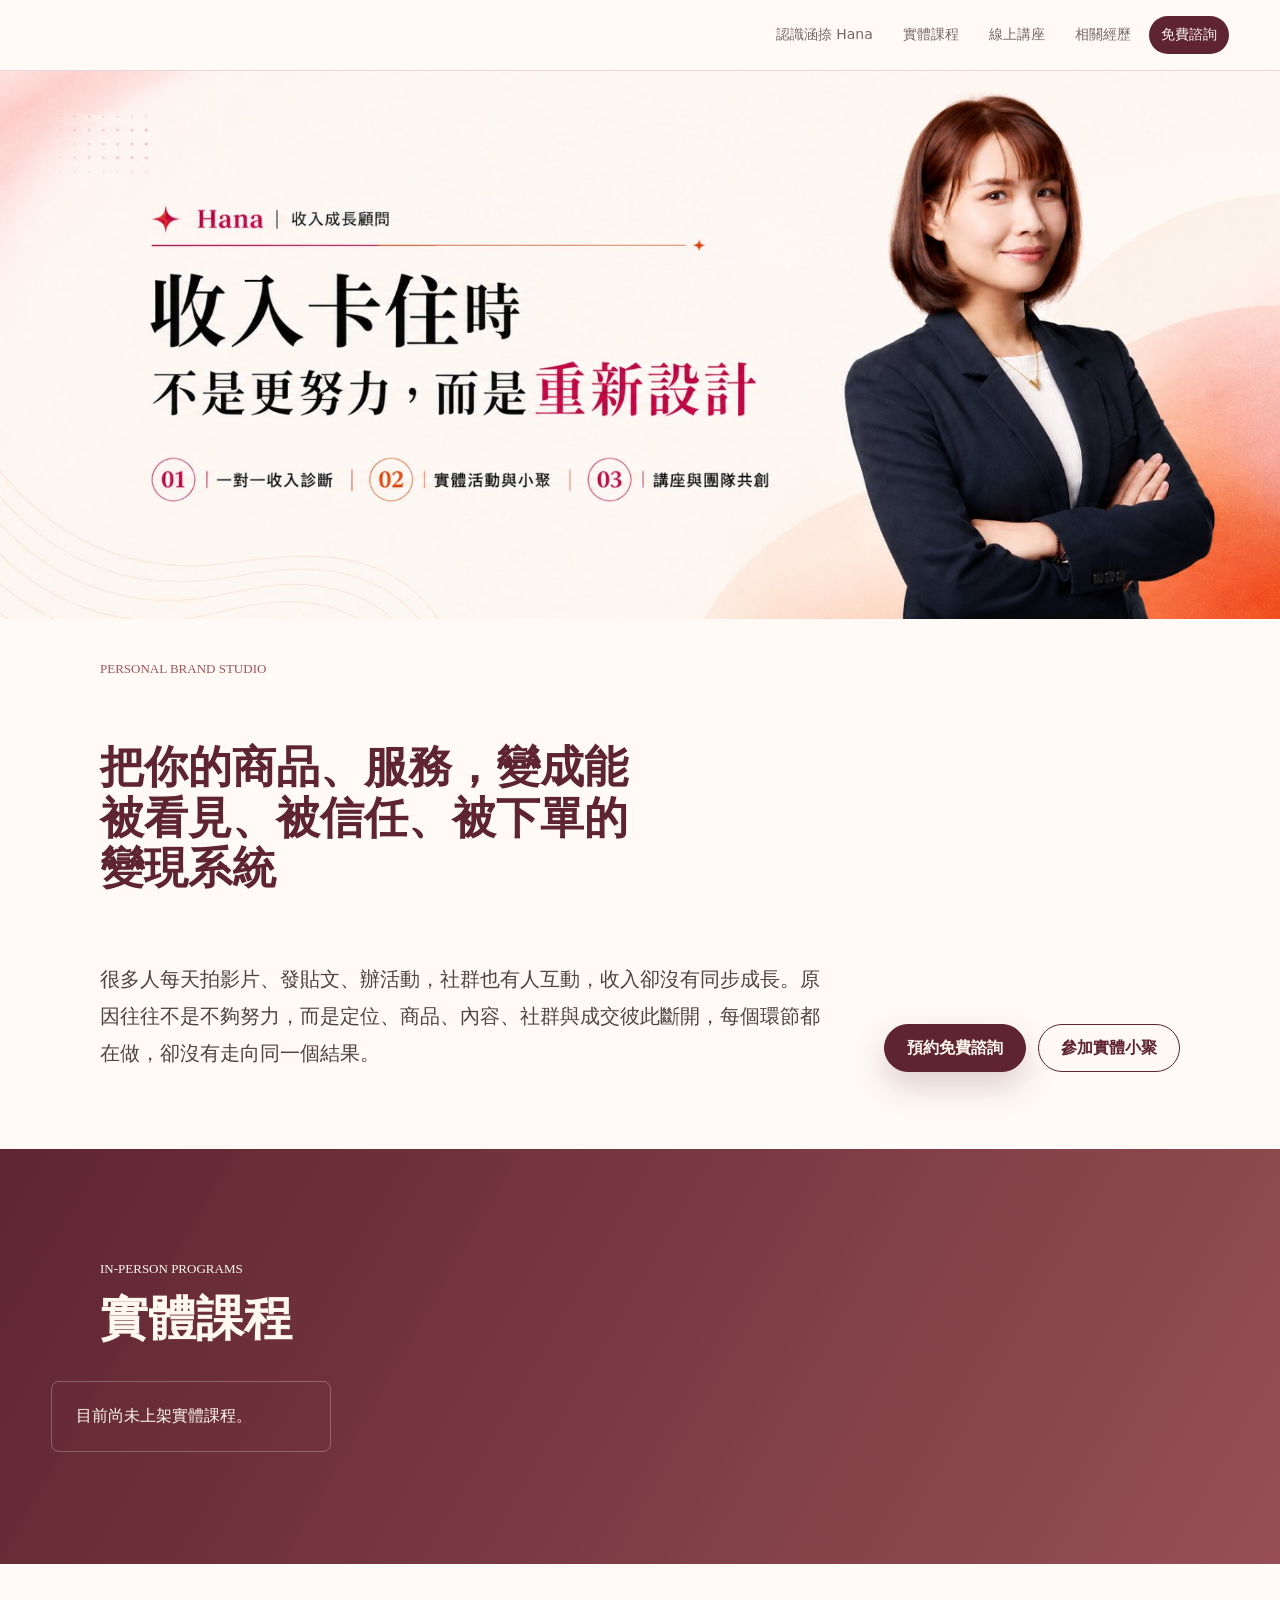
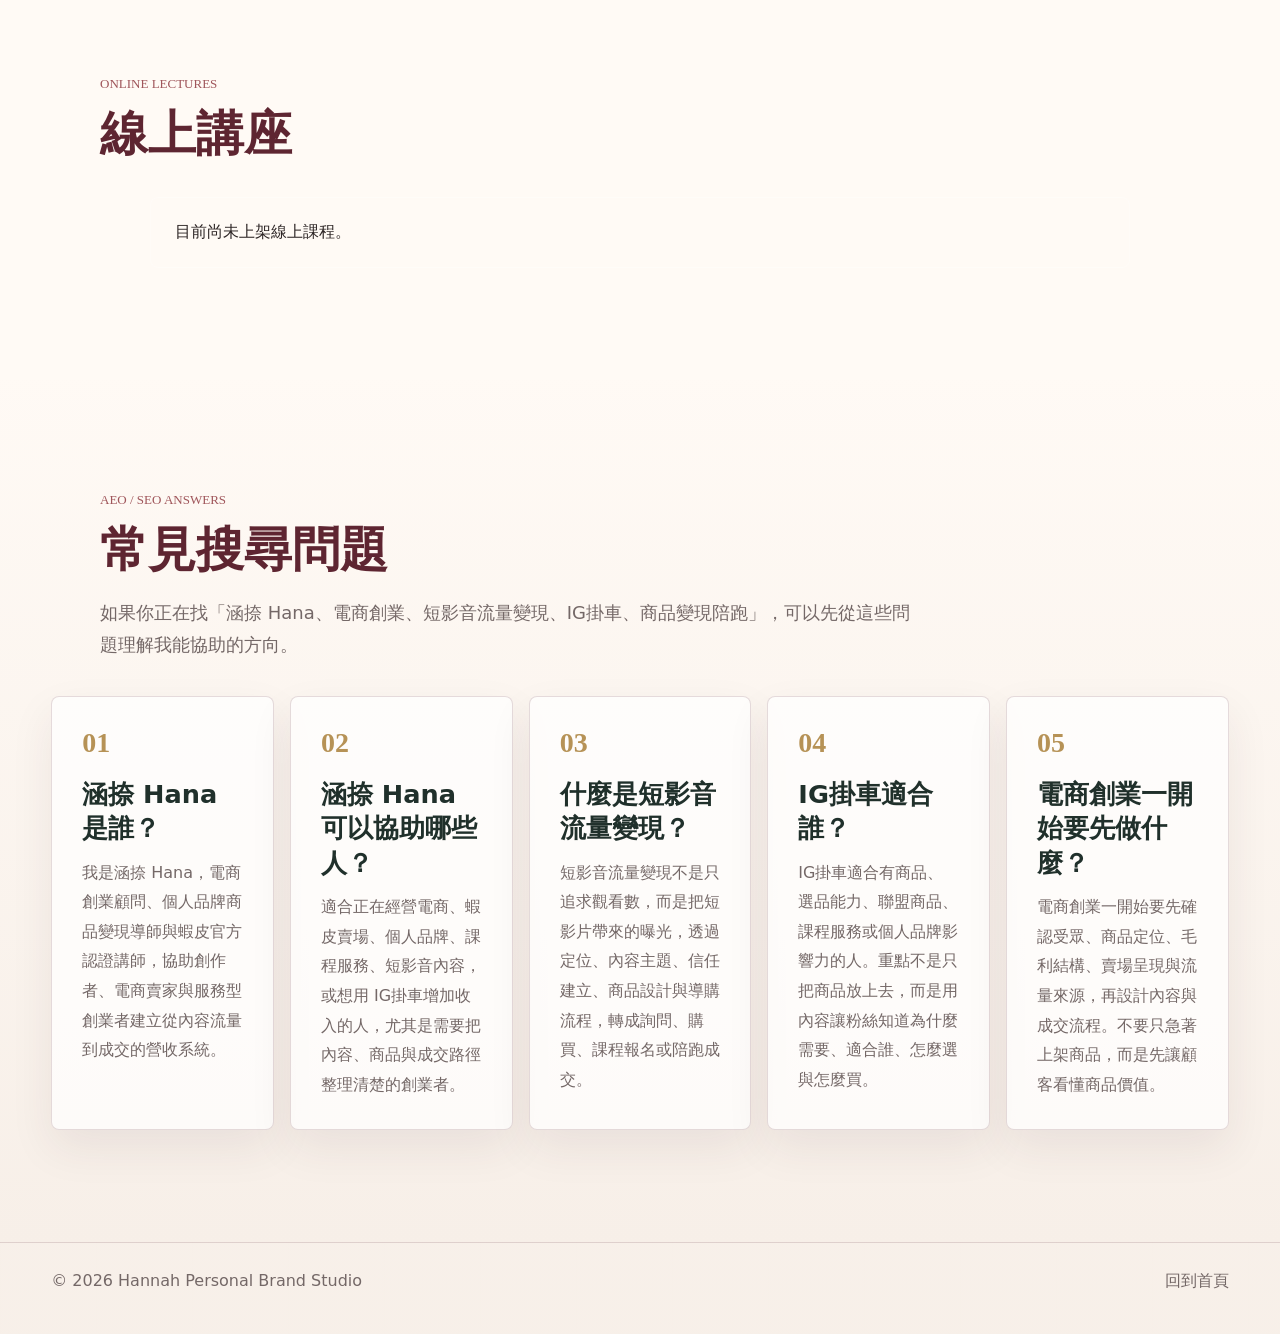
==== docs/index.html @ fbe91105 "Publish site content 2026-09-26 15:13:32 UTC" ====
<!doctype html>
<html lang="zh-Hant">
  <head>
    <meta charset="utf-8" />
    <meta name="viewport" content="width=device-width, initial-scale=1" />
    <title>涵捺 Hana｜把你的商品、服務，變成能被看見、被信任、被下單的變現系統</title>
    <meta
      name="description"
      content="很多人每天拍影片、發貼文、辦活動，社群也有人互動，收入卻沒有同步成長。原因往往不是不夠努力，而是定位、商品、內容、社群與成交彼此斷開，每個環節都在做，卻沒有走向同一個結果。"
    />
    <meta name="robots" content="index,follow,max-image-preview:large,max-snippet:-1,max-video-preview:-1" />
    <meta name="googlebot" content="index,follow,max-image-preview:large,max-snippet:-1,max-video-preview:-1" />
    <meta name="author" content="涵捺 Hana" />
    <meta
      name="keywords"
      content="涵捺,Hana,涵捺 Hana,電商創業,短影音流量變現,IG掛車,商品變現,個人品牌,蝦皮賣場,蝦皮講師,社群變現,女創俱樂部"
    />
    <link rel="canonical" href="https://hana31923.com.tw/" />
    <meta property="og:locale" content="zh_TW" />
    <meta property="og:type" content="website" />
    <meta property="og:site_name" content="涵捺 Hana" />
    <meta property="og:title" content="涵捺 Hana｜把你的商品、服務，變成能被看見、被信任、被下單的變現系統" />
    <meta
      property="og:description"
      content="很多人每天拍影片、發貼文、辦活動，社群也有人互動，收入卻沒有同步成長。原因往往不是不夠努力，而是定位、商品、內容、社群與成交彼此斷開，每個環節都在做，卻沒有走向同一個結果。"
    />
    <meta property="og:url" content="https://hana31923.com.tw/" />
    <meta property="og:image" content="https://hana31923.com.tw/assets/social-preview-home.jpg?v=2026-09-26T15-13-32.050090-00-00-b47db2b5ad76" />
    <meta property="og:image:width" content="1200" />
    <meta property="og:image:height" content="630" />
    <meta property="og:image:type" content="image/jpeg" />
    <meta property="og:image:alt" content="把你的商品、服務，變成能被看見、被信任、被下單的變現系統" />
    <meta name="twitter:card" content="summary_large_image" />
    <meta name="twitter:title" content="涵捺 Hana｜把你的商品、服務，變成能被看見、被信任、被下單的變現系統" />
    <meta
      name="twitter:description"
      content="很多人每天拍影片、發貼文、辦活動，社群也有人互動，收入卻沒有同步成長。原因往往不是不夠努力，而是定位、商品、內容、社群與成交彼此斷開，每個環節都在做，卻沒有走向同一個結果。"
    />
    <meta name="twitter:image" content="https://hana31923.com.tw/assets/social-preview-home.jpg?v=2026-09-26T15-13-32.050090-00-00-b47db2b5ad76" />
    <meta name="theme-color" content="#5e2531" />
    <link rel="icon" type="image/png" sizes="48x48" href="./assets/favicon-48.png" />
    <link rel="icon" type="image/png" sizes="192x192" href="./assets/favicon-192.png" />
    <link rel="apple-touch-icon" sizes="180x180" href="./assets/apple-touch-icon.png" />
    <link rel="stylesheet" href="./styles.css?v=bdd315b1ca45" />
    <script type="application/ld+json">
      {
        "@context": "https://schema.org",
        "@graph": [
          {
            "@type": "WebSite",
            "@id": "https://hana31923.com.tw/#website",
            "url": "https://hana31923.com.tw/",
            "name": "涵捺 Hana",
            "description": "涵捺 Hana 的個人品牌網站，聚焦收入成長、AI 內容策略、社群漏斗、商品變現設計、成交路徑與數據優化。",
            "inLanguage": "zh-Hant-TW",
            "image": "https://hana31923.com.tw/assets/hana-brand-logo-512.png",
            "publisher": { "@id": "https://hana31923.com.tw/#person" },
            "potentialAction": {
              "@type": "SearchAction",
              "target": "https://www.google.com/search?q=site%3Ahana31923.com.tw+{search_term_string}",
              "query-input": "required name=search_term_string"
            }
          },
          {
            "@type": "Person",
            "@id": "https://hana31923.com.tw/#person",
            "name": "涵捺 Hana",
            "alternateName": ["Hana", "涵捺"],
            "url": "https://hana31923.com.tw/",
            "image": "https://hana31923.com.tw/assets/hana-portrait-front.jpeg",
            "jobTitle": "收入成長顧問、商業營收成長專家、個人品牌商品變現導師",
            "knowsAbout": [
              "收入成長顧問",
              "商業營收成長",
              "AI 內容策略",
              "社群漏斗",
              "成交路徑",
              "數據優化",
              "電商創業",
              "短影音流量變現",
              "IG掛車",
              "商品變現",
              "蝦皮賣場經營",
              "個人品牌",
              "社群變現"
            ],
            "description": "涵捺 Hana 協助個人品牌、創業者與中小企業，找出收入停滯原因，建立更穩定、更有效率、可追蹤與可複製的收入成長系統。"
          },
          {
            "@type": "ProfessionalService",
            "@id": "https://hana31923.com.tw/#service",
            "name": "涵捺 Hana 電商創業與商品變現陪跑",
            "url": "https://hana31923.com.tw/",
            "image": "https://hana31923.com.tw/assets/home-banner-hana.png",
            "logo": "https://hana31923.com.tw/assets/hana-brand-logo-512.png",
            "areaServed": "Taiwan",
            "provider": { "@id": "https://hana31923.com.tw/#person" },
            "description": "提供收入成長診斷、AI 內容策略、社群漏斗、商品變現設計、成交路徑、數據優化與個人品牌商品變現相關課程、講座與陪跑服務。",
            "hasOfferCatalog": {
              "@type": "OfferCatalog",
              "name": "涵捺 Hana 服務項目",
              "itemListElement": [
                {
                  "@type": "Offer",
                  "itemOffered": {
                    "@type": "Service",
                    "name": "電商創業陪跑",
                    "description": "協助賣家梳理選品、商品頁、社群內容、蝦皮賣場與成交路徑。"
                  }
                },
                {
                  "@type": "Offer",
                  "itemOffered": {
                    "@type": "Service",
                    "name": "短影音流量變現",
                    "description": "把短影音內容、直播主題與社群流量設計成可被信任、可被詢問、可成交的內容漏斗。"
                  }
                },
                {
                  "@type": "Offer",
                  "itemOffered": {
                    "@type": "Service",
                    "name": "IG掛車與商品變現",
                    "description": "協助創作者與個人品牌規劃 IG 商品掛車、內容導購與收入成長策略。"
                  }
                }
              ]
            }
          },
          {
            "@type": "FAQPage",
            "@id": "https://hana31923.com.tw/#faq",
            "mainEntity": [
              {
                "@type": "Question",
                "name": "涵捺 Hana 是誰？",
                "acceptedAnswer": {
                  "@type": "Answer",
                  "text": "涵捺 Hana 是電商創業顧問、個人品牌商品變現導師與蝦皮官方認證講師，協助創作者、電商賣家與服務型創業者建立從內容流量到成交的營收系統。"
                }
              },
              {
                "@type": "Question",
                "name": "涵捺 Hana 可以協助哪些人？",
                "acceptedAnswer": {
                  "@type": "Answer",
                  "text": "適合正在經營電商、蝦皮賣場、個人品牌、課程服務、短影音內容或想用 IG掛車增加收入的人，尤其是需要把內容、商品與成交路徑整理清楚的創業者。"
                }
              },
              {
                "@type": "Question",
                "name": "什麼是短影音流量變現？",
                "acceptedAnswer": {
                  "@type": "Answer",
                  "text": "短影音流量變現不是只追求觀看數，而是把短影片帶來的曝光，透過定位、內容主題、信任建立、商品設計與導購流程，轉成詢問、購買、課程報名或陪跑成交。"
                }
              },
              {
                "@type": "Question",
                "name": "IG掛車適合誰？",
                "acceptedAnswer": {
                  "@type": "Answer",
                  "text": "IG掛車適合有商品、選品能力、聯盟商品、課程服務或個人品牌影響力的人。重點不是只把商品放上去，而是用內容讓粉絲知道為什麼需要、適合誰、怎麼選與怎麼買。"
                }
              },
              {
                "@type": "Question",
                "name": "電商創業一開始要先做什麼？",
                "acceptedAnswer": {
                  "@type": "Answer",
                  "text": "電商創業一開始要先確認受眾、商品定位、毛利結構、賣場呈現與流量來源，再設計內容與成交流程。不要只急著上架商品，而是先讓顧客看懂商品價值。"
                }
              }
            ]
          }
        ]
      }
    </script>
  </head>
  <body>
    <header class="site-header">
      <button class="nav-toggle" type="button" aria-label="開啟選單" aria-expanded="false">
        <span></span>
        <span></span>
        <span></span>
      </button>

      <nav class="nav" aria-label="主選單">
        <a href="#about" data-edit="nav.about" data-label="選單：認識涵捺">認識涵捺 Hana</a>
        <a href="#offline" data-edit="nav.offline" data-label="選單：實體課程">實體課程</a>
        <a href="#online" data-edit="nav.online" data-label="選單：線上講座">線上講座</a>
        <a href="#experience" data-edit="nav.experience" data-label="選單：相關經歷">相關經歷</a>
        <a class="nav-cta" href="#consult" data-edit="nav.consult" data-label="選單：免費諮詢">免費諮詢</a>
      </nav>
    </header>

    <main id="home">
      <section class="hero home-section" aria-label="首頁 Banner">
        <div class="hero-media">
          <img
            src="./assets/home-banner-hana.png"
            alt="涵捺個人品牌首頁主視覺"
            data-edit-image="hero.image"
            data-label="首頁 Banner 圖片"
          />
        </div>
        <div class="hero-copy">
          <p class="eyebrow" data-edit="hero.eyebrow" data-label="首頁小標">Personal Brand Studio</p>
          <h1 data-edit="hero.title" data-label="首頁主標">把你的專業，長成能被看見、被信任、被選擇的個人 IP。</h1>
          <p data-edit="hero.body" data-label="首頁說明">
            陪伴女性創作者、講師與服務型創業者，梳理定位、內容、課程與成交路徑，讓個人品牌不只是漂亮，而是能穩定推進事業。
          </p>
          <div class="hero-actions">
            <a class="button primary" href="#consult" data-edit="hero.primaryCta" data-edit-link="hero.primaryLink" data-label="首頁主按鈕">預約免費諮詢</a>
            <a class="button ghost" href="#offline" data-edit="hero.secondaryCta" data-edit-link="hero.secondaryLink" data-label="首頁次按鈕">查看課程</a>
          </div>
        </div>
      </section>

      <section id="about" class="section about-section page-section">
        <div class="about-hero">
          <div>
            <p class="eyebrow" data-edit="about.eyebrow" data-label="認識涵捺小標">About Hana</p>
            <h2 data-edit="about.title" data-label="認識涵捺標題">收入成長顧問&#10;涵捺 Hana</h2>
            <p class="lead" data-edit="about.body" data-label="認識涵捺價值主張">
              擁有 20 年創業經歷與 10 年以上電商行銷實戰，協助品牌與創業者從商業定位、商品設計、內容流量到社群轉換，導入 AI 與數據思維，降低試錯成本，建立可複製的營收成長模式。
            </p>
          </div>
          <div class="about-visual">
            <img
              src="./assets/hana-portrait-front.jpeg"
              alt="涵捺 Hana 形象照"
              data-edit-image="about.image"
              data-label="認識涵捺形象照"
            />
            <div class="about-badges">
              <span data-edit="about.badge1" data-label="認識涵捺亮點 1">20 年創業經歷</span>
              <span data-edit="about.badge2" data-label="認識涵捺亮點 2">10+ 年電商實戰</span>
              <span data-edit="about.badge3" data-label="認識涵捺亮點 3">蝦皮官方認證講師</span>
              <span data-edit="about.badge4" data-label="認識涵捺亮點 4">個人品牌商品變現導師</span>
            </div>
          </div>
        </div>

        <div class="about-specialties">
          <div class="section-heading compact-heading">
            <p class="eyebrow" data-edit="about.specialtyEyebrow" data-label="核心專業小標">Core Expertise</p>
            <h3 data-edit="about.specialtyTitle" data-label="核心專業標題">核心專業領域</h3>
            <p data-edit="about.specialtyIntro" data-label="核心專業說明">專注於四大維度，全方位提升品牌競爭力。</p>
          </div>
          <div class="expertise-grid">
            <article>
              <span>01</span>
              <h4 data-edit="about.expertise1.title" data-label="專業 1 標題">電商與品牌經營</h4>
              <p data-edit="about.expertise1.body" data-label="專業 1 內文">
                從 <mark>品牌定位</mark>、產品線規劃、價格策略到 <mark>銷售漏斗</mark>，協助你把「賣產品」升級成「經營品牌資產」，讓流量、內容與成交有清楚路徑。
              </p>
              <ul>
                <li data-edit="about.expertise1.point1" data-label="專業 1 重點 A">品牌定位策略</li>
                <li data-edit="about.expertise1.point2" data-label="專業 1 重點 B">商品線規劃</li>
                <li data-edit="about.expertise1.point3" data-label="專業 1 重點 C">轉換率優化</li>
              </ul>
            </article>
            <article>
              <span>02</span>
              <h4 data-edit="about.expertise2.title" data-label="專業 2 標題">蝦皮賣場實戰</h4>
              <p data-edit="about.expertise2.body" data-label="專業 2 內文">
                以官方認證講師的實戰方法，拆解 <mark>後台數據</mark>、關鍵字廣告、商品頁優化與活動節奏，讓廣告預算不只是曝光，而能帶動 <mark>ROI</mark>、客單價與穩定成交。
              </p>
              <ul>
                <li data-edit="about.expertise2.point1" data-label="專業 2 重點 A">關鍵字廣告布局</li>
                <li data-edit="about.expertise2.point2" data-label="專業 2 重點 B">商品頁優化</li>
                <li data-edit="about.expertise2.point3" data-label="專業 2 重點 C">後台數據解析</li>
              </ul>
            </article>
            <article>
              <span>03</span>
              <h4 data-edit="about.expertise3.title" data-label="專業 3 標題">商品變現設計</h4>
              <p data-edit="about.expertise3.body" data-label="專業 3 內文">
                不只是做出商品，而是設計 <mark>可被理解、可被購買、可被續購</mark> 的方案。從低門檻入口到高價服務，建立高毛利結構與可複製收入模型。
              </p>
              <ul>
                <li data-edit="about.expertise3.point1" data-label="專業 3 重點 A">可複製方案設計</li>
                <li data-edit="about.expertise3.point2" data-label="專業 3 重點 B">獲利結構優化</li>
                <li data-edit="about.expertise3.point3" data-label="專業 3 重點 C">續購模型規劃</li>
              </ul>
            </article>
            <article>
              <span>04</span>
              <h4 data-edit="about.expertise4.title" data-label="專業 4 標題">社群變現與斜槓</h4>
              <p data-edit="about.expertise4.body" data-label="專業 4 內文">
                整合社群平台、內容主題與私域工具，打造從 <mark>被看見</mark>、被信任到 <mark>願意購買</mark> 的流量閉環，讓斜槓不只是曝光，而是能穩定創造收入。
              </p>
              <ul>
                <li data-edit="about.expertise4.point1" data-label="專業 4 重點 A">內容漏斗策略</li>
                <li data-edit="about.expertise4.point2" data-label="專業 4 重點 B">多元收入佈局</li>
                <li data-edit="about.expertise4.point3" data-label="專業 4 重點 C">私域名單經營</li>
              </ul>
            </article>
          </div>
        </div>

        <div class="about-story">
          <div>
            <p class="eyebrow" data-edit="about.storyEyebrow" data-label="關於我小標">About Me</p>
            <h3 data-edit="about.storyTitle" data-label="關於我標題">用 AI 放大影響力，&#10;用社群創造成交，&#10;把收入成長做成可複製的系統。</h3>
          </div>
          <div class="about-story__body">
            <p data-edit="about.story1" data-label="關於我段落 1">
              我是涵捺 Hana，收入成長顧問 × 商業營收成長專家，擁有 20 年創業經歷與 10 年以上電商、行銷實戰經驗。從品牌經營、商品銷售、社群流量到團隊營運，我專注協助個人品牌、創業者與中小企業，找出收入停滯的真正原因，建立更穩定、更有效率的成長路徑。
            </p>
            <p data-edit="about.story2" data-label="關於我段落 2">
              我的顧問與培訓涵蓋 AI 內容策略、社群漏斗、商品變現設計、成交路徑與數據優化。我協助你把工具串成一套完整的商業流程，讓每一則內容、每一次社群互動，都能更接近名單、成交與回購。
            </p>
            <p data-edit="about.story3" data-label="關於我段落 3">
              我相信，真正的收入成長，不是讓自己變得更忙，也不是只靠一支爆紅影片，而是找到對的定位、設計對的商品，並讓內容、社群、AI 與團隊資源彼此放大。若你正面臨流量不穩、社群有人卻無法成交，或想建立穩定的第二收入，我會陪你重新盤點現有資源，把流量變成信任、把信任變成成交，打造一套屬於你、可以追蹤、可以優化、也可以複製的收入成長系統。
            </p>
            <a class="button primary" href="#consult" data-edit="about.cta" data-label="認識涵捺按鈕">預約收入成長診斷</a>
          </div>
        </div>
      </section>

      <section id="offline" class="section course-band home-section page-section">
        <div class="section-heading">
          <p class="eyebrow" data-edit="offline.eyebrow" data-label="實體課程小標">In-Person Programs</p>
          <h2 data-edit="offline.title" data-label="實體課程標題">實體課程</h2>
        </div>
        <div class="event-showcase" id="offlineCourseList">
          <div class="empty-state course-empty">目前尚未上架實體課程。</div>
        </div>
      </section>

      <section id="course-detail" class="section course-detail-section page-section">
        <a class="back-link" href="#offline">← 回活動列表</a>
        <div class="course-detail-host" id="courseDetail"></div>
      </section>

      <section id="online" class="section online-section home-section page-section">
        <div class="section-heading">
          <p class="eyebrow" data-edit="online.eyebrow" data-label="線上講座小標">Online Lectures</p>
          <h2 data-edit="online.title" data-label="線上講座標題">線上講座</h2>
        </div>
        <div class="lecture-list" id="onlineCourseList">
          <div class="empty-state course-empty">目前尚未上架線上課程。</div>
        </div>
      </section>

      <section id="online-course-detail" class="section online-detail-section page-section">
        <a class="back-link" href="#online">← 回線上講座</a>
        <div class="course-detail-host online-detail-layout" id="onlineCourseDetail"></div>
      </section>

      <section id="experience" class="section experience-section page-section">
        <div class="experience-hero">
          <p class="eyebrow" data-edit="experience.eyebrow" data-label="相關經歷小標">Experience & Achievements</p>
          <h2 data-edit="experience.title" data-label="相關經歷標題">相關經歷與成功案例</h2>
          <p class="lead" data-edit="experience.subtitle" data-label="相關經歷副標">創業培訓｜電商營運｜品牌顧問</p>
          <div class="achievement-strip">
            <span data-edit="experience.metric1" data-label="經歷數字 1">超過 20 年創業歷程</span>
            <span data-edit="experience.metric2" data-label="經歷數字 2">4 個線上事業</span>
            <span data-edit="experience.metric3" data-label="經歷數字 3">1000+ 創業學員</span>
            <span data-edit="experience.metric4" data-label="經歷數字 4">個人品牌商品變現導師</span>
          </div>
        </div>

        <div class="credential-grid" id="experienceCredentialGrid">
          <div class="empty-state course-empty">目前尚未新增相關經歷。</div>
        </div>

        <div class="case-section">
          <div class="section-heading compact-heading">
            <p class="eyebrow" data-edit="experience.caseEyebrow" data-label="案例小標">Success Cases</p>
            <h3 data-edit="experience.caseTitle" data-label="案例標題">學員與品牌成長案例</h3>
          </div>
          <div class="case-grid" id="testimonialGrid">
            <div class="empty-state course-empty">目前尚未新增見證案例。</div>
          </div>
        </div>
      </section>

      <section class="section seo-faq-section home-section" aria-labelledby="seo-faq-title">
        <div class="section-heading">
          <p class="eyebrow">AEO / SEO Answers</p>
          <h2 id="seo-faq-title">常見搜尋問題</h2>
          <p>
            如果你正在找「涵捺 Hana、電商創業、短影音流量變現、IG掛車、商品變現陪跑」，可以先從這些問題理解我能協助的方向。
          </p>
        </div>
        <div class="seo-faq-grid">
          <article>
            <span>01</span>
            <h3>涵捺 Hana 是誰？</h3>
            <p>我是涵捺 Hana，電商創業顧問、個人品牌商品變現導師與蝦皮官方認證講師，協助創作者、電商賣家與服務型創業者建立從內容流量到成交的營收系統。</p>
          </article>
          <article>
            <span>02</span>
            <h3>涵捺 Hana 可以協助哪些人？</h3>
            <p>適合正在經營電商、蝦皮賣場、個人品牌、課程服務、短影音內容，或想用 IG掛車增加收入的人，尤其是需要把內容、商品與成交路徑整理清楚的創業者。</p>
          </article>
          <article>
            <span>03</span>
            <h3>什麼是短影音流量變現？</h3>
            <p>短影音流量變現不是只追求觀看數，而是把短影片帶來的曝光，透過定位、內容主題、信任建立、商品設計與導購流程，轉成詢問、購買、課程報名或陪跑成交。</p>
          </article>
          <article>
            <span>04</span>
            <h3>IG掛車適合誰？</h3>
            <p>IG掛車適合有商品、選品能力、聯盟商品、課程服務或個人品牌影響力的人。重點不是只把商品放上去，而是用內容讓粉絲知道為什麼需要、適合誰、怎麼選與怎麼買。</p>
          </article>
          <article>
            <span>05</span>
            <h3>電商創業一開始要先做什麼？</h3>
            <p>電商創業一開始要先確認受眾、商品定位、毛利結構、賣場呈現與流量來源，再設計內容與成交流程。不要只急著上架商品，而是先讓顧客看懂商品價值。</p>
          </article>
        </div>
      </section>

      <section id="consult" class="consult-section page-section">
        <div>
          <p class="eyebrow" data-edit="consult.eyebrow" data-label="免費諮詢小標">Free Consultation</p>
          <h2 data-edit="consult.title" data-label="免費諮詢標題">先聊聊你的品牌現在卡在哪裡。</h2>
          <p data-edit="consult.body" data-label="免費諮詢內文">留下你的需求，我們會一起判斷最適合的下一步：課程、講座、陪跑，或先整理你的定位。</p>
        </div>
        <a
          class="button primary"
          href="mailto:hello@example.com?subject=我想預約涵捺免費諮詢"
          data-edit="consult.cta"
          data-edit-link="consult.link"
          data-label="免費諮詢按鈕"
        >預約免費諮詢</a>
      </section>

    </main>

    <footer class="site-footer">
      <p data-edit="footer.copyright" data-label="頁尾版權">© 2026 Hannah Personal Brand Studio</p>
      <div class="footer-links">
        <a href="#home" data-edit="footer.backTop" data-label="頁尾回首頁">回到首頁</a>
      </div>
    </footer>

    <script src="./recovered-data.js?v=151664dd0eb6"></script>
    <script src="./published-data.js?v=2026-09-26T15-13-32.050090-00-00"></script>
    <script src="./registration-public-config.js?v=dfe644c05020"></script>
    <script src="./script.js?v=f88dadf958b2"></script>
  </body>
</html>
---- docs/styles.css ----
:root {
  color-scheme: light;
  --ink: #2d2525;
  --muted: #746867;
  --paper: #fffaf5;
  --porcelain: #f7efe8;
  --rose: #c98b89;
  --rose-dark: #9f555a;
  --wine: #5e2531;
  --moss: #5d6650;
  --gold: #b69256;
  --line: rgba(94, 37, 49, 0.16);
  --shadow: 0 22px 60px rgba(65, 42, 45, 0.14);
  --radius: 8px;
  font-family: "Noto Sans TC", "PingFang TC", "Microsoft JhengHei", system-ui, sans-serif;
}

* {
  box-sizing: border-box;
}

html {
  scroll-behavior: smooth;
}

body {
  margin: 0;
  background:
    linear-gradient(180deg, rgba(255, 250, 245, 0.96), rgba(247, 239, 232, 0.96)),
    repeating-linear-gradient(90deg, rgba(182, 146, 86, 0.06) 0 1px, transparent 1px 96px);
  color: var(--ink);
}

a {
  color: inherit;
  text-decoration: none;
}

img {
  display: block;
  max-width: 100%;
}

.page-section,
.page-section:not(.is-active-page),
body:not(.page-view) .page-section {
  display: none;
}

body.page-view .home-section {
  display: none;
}

body:not(.page-view) .home-section.page-section {
  display: block;
}

body.page-view .page-section.is-active-page {
  display: block;
}

body.page-view .consult-section.is-active-page {
  display: flex;
}

.site-header {
  position: sticky;
  top: 0;
  z-index: 20;
  display: flex;
  align-items: center;
  justify-content: flex-end;
  gap: 24px;
  padding: 16px clamp(18px, 4vw, 56px);
  border-bottom: 1px solid var(--line);
  background: rgba(255, 250, 245, 0.88);
  backdrop-filter: blur(18px);
}

.nav {
  display: flex;
  align-items: center;
  justify-content: flex-end;
  gap: 6px;
  color: var(--muted);
  font-size: 14px;
}

.nav a {
  border-radius: 999px;
  padding: 10px 12px;
  transition: color 0.2s ease, background 0.2s ease;
  white-space: nowrap;
}

.nav a:hover {
  background: rgba(201, 139, 137, 0.14);
  color: var(--wine);
}

.nav .nav-cta {
  background: var(--wine);
  color: #fff8ee;
}

.nav-toggle {
  display: none;
  width: 42px;
  height: 42px;
  border: 1px solid var(--line);
  border-radius: 50%;
  background: transparent;
  padding: 10px;
}

.nav-toggle span {
  display: block;
  height: 2px;
  margin: 5px 0;
  background: var(--wine);
}

.hero {
  position: relative;
  min-height: auto;
  display: grid;
  align-items: start;
  padding: 0 0 clamp(44px, 6vw, 78px);
  overflow: hidden;
  background: var(--paper);
}

.hero-media {
  position: relative;
  width: 100%;
  overflow: hidden;
  background: #f3e5d4;
}

.hero-media::after {
  content: none;
}

.hero-media img {
  display: block;
  width: 100%;
  height: auto;
  min-height: 0;
  object-fit: contain;
  object-position: center top;
}

.hero-copy {
  width: min(1080px, calc(100% - 44px));
  display: grid;
  grid-template-columns: minmax(0, 1fr) auto;
  gap: clamp(20px, 4vw, 52px);
  align-items: end;
  margin: clamp(24px, 4vw, 42px) auto 0;
  padding: 0;
  border: 0;
  border-radius: 0;
  background: transparent;
  box-shadow: none;
}

.hero-copy .eyebrow,
.hero-copy h1,
.hero-copy > p:not(.eyebrow) {
  grid-column: 1;
}

.hero-copy h1 {
  max-width: 13em;
  margin-bottom: 16px;
  font-size: clamp(30px, 3.4vw, 44px);
}

.hero-copy > p:not(.eyebrow) {
  max-width: 780px;
  margin-bottom: 0;
}

.hero-copy .hero-actions {
  grid-column: 2;
  grid-row: 2 / 4;
  align-self: end;
  margin-top: 0;
}

.eyebrow {
  margin: 0 0 14px;
  color: var(--rose-dark);
  font-family: Georgia, serif;
  font-size: 13px;
  letter-spacing: 0;
  text-transform: uppercase;
}

h1,
h2,
h3,
p {
  margin-top: 0;
}

h1,
h2 {
  font-family: "Noto Serif TC", "Songti TC", Georgia, serif;
  letter-spacing: 0;
}

h1 {
  max-width: 11em;
  margin-bottom: 22px;
  color: var(--wine);
  font-size: clamp(32px, 4vw, 48px);
  line-height: 1.16;
}

h2 {
  margin-bottom: 0;
  color: var(--wine);
  font-size: clamp(30px, 4vw, 48px);
  line-height: 1.18;
}

h3 {
  margin-bottom: 12px;
  color: var(--wine);
  font-size: 22px;
  line-height: 1.35;
}

.hero-copy p:not(.eyebrow),
.lead {
  color: #4f4443;
  font-size: clamp(17px, 2vw, 20px);
  line-height: 1.85;
}

.hero-actions {
  display: flex;
  flex-wrap: wrap;
  gap: 12px;
  margin-top: 32px;
}

.button {
  display: inline-flex;
  align-items: center;
  justify-content: center;
  min-height: 48px;
  border: 1px solid var(--wine);
  border-radius: 999px;
  padding: 12px 22px;
  font-weight: 700;
  cursor: pointer;
}

.button.primary {
  background: var(--wine);
  color: #fff8ee;
  box-shadow: 0 14px 32px rgba(94, 37, 49, 0.2);
}

.button:disabled {
  opacity: 0.48;
  cursor: not-allowed;
  box-shadow: none;
}

.registration-form .button.primary,
.course-settings-form .button.primary,
.settings-login .button.primary {
  border-color: #003e3e;
  border-radius: var(--radius);
  background: #003e3e;
  color: #fff;
  box-shadow: none;
  font-weight: 800;
}

.registration-form .button.primary:disabled,
.registration-form .button.primary[aria-disabled="true"],
.registration-form .button.primary.is-submitting {
  cursor: wait;
  opacity: 0.72;
}

.button.ghost {
  background: rgba(255, 250, 245, 0.7);
  color: var(--wine);
}

.section {
  padding: clamp(66px, 9vw, 112px) clamp(18px, 4vw, 56px);
}

.section-heading {
  width: min(1080px, 100%);
  margin: 0 auto 34px;
}

.about-section,
.online-section {
  background: var(--paper);
}

.about-hero,
.about-specialties,
.about-story {
  width: min(1080px, 100%);
  margin: 0 auto;
}

.about-hero {
  display: grid;
  grid-template-columns: minmax(0, 1.2fr) minmax(280px, 0.8fr);
  gap: clamp(28px, 5vw, 58px);
  align-items: center;
  min-height: calc(100svh - 180px);
}

.about-hero h2 {
  font-size: clamp(46px, 7vw, 82px);
  white-space: pre-line;
}

.about-visual {
  position: relative;
  display: grid;
  justify-items: end;
}

.about-visual img {
  width: min(420px, 100%);
  margin-left: auto;
  aspect-ratio: 4 / 5;
  border-radius: var(--radius);
  object-fit: cover;
  object-position: center top;
  box-shadow: var(--shadow);
}

.about-badges {
  display: grid;
  grid-template-columns: repeat(2, minmax(0, 1fr));
  gap: 10px 12px;
  width: min(480px, 100%);
  margin: 16px 0 0 auto;
}

.about-badges span {
  display: inline-flex;
  min-height: 44px;
  align-items: center;
  justify-content: center;
  border: 1px solid rgba(94, 37, 49, 0.16);
  border-radius: 999px;
  padding: 9px 16px;
  background: rgba(255, 250, 245, 0.86);
  color: var(--wine);
  box-shadow: 0 8px 20px rgba(65, 42, 45, 0.05);
  font-size: 15px;
  font-weight: 800;
  line-height: 1.35;
  text-align: center;
}

.about-specialties {
  padding-top: clamp(42px, 7vw, 86px);
  border-top: 1px solid var(--line);
}

.compact-heading {
  margin-left: 0;
  margin-bottom: 28px;
}

.compact-heading h3,
.about-story h3 {
  color: var(--wine);
  font-family: "Noto Serif TC", "Songti TC", Georgia, serif;
  font-size: clamp(32px, 4vw, 52px);
  line-height: 1.2;
}

.about-story h3 {
  white-space: pre-line;
}

.compact-heading p:not(.eyebrow) {
  color: var(--muted);
  font-size: 18px;
  line-height: 1.8;
}

.expertise-grid {
  display: grid;
  grid-template-columns: repeat(2, minmax(0, 1fr));
  gap: 18px;
}

.expertise-grid article {
  min-height: 360px;
  display: flex;
  flex-direction: column;
  border: 1px solid var(--line);
  border-radius: var(--radius);
  padding: 28px;
  background: #fff;
  box-shadow: 0 16px 42px rgba(65, 42, 45, 0.08);
}

.expertise-grid span {
  display: inline-block;
  margin-bottom: 28px;
  color: var(--gold);
  font-family: Georgia, serif;
  font-size: 34px;
}

.expertise-grid h4 {
  margin: 0 0 12px;
  color: #1f2a24;
  font-size: 24px;
}

.expertise-grid p,
.expertise-grid li,
.about-story__body p {
  color: var(--muted);
  line-height: 1.85;
}

.expertise-grid mark {
  border-radius: 6px;
  padding: 0 4px;
  background: rgba(94, 37, 49, 0.08);
  color: var(--wine);
  font-weight: 900;
}

.expertise-grid ul {
  display: flex;
  flex-wrap: wrap;
  gap: 10px;
  margin: auto 0 0;
  padding: 0;
  padding-top: 24px;
  list-style: none;
}

.expertise-grid li {
  border: 1px solid rgba(94, 37, 49, 0.18);
  border-radius: 999px;
  padding: 6px 12px;
  background: #fffaf5;
  color: var(--moss);
  font-size: 14px;
  font-weight: 800;
}

.about-story {
  display: grid;
  grid-template-columns: minmax(260px, 0.8fr) minmax(0, 1.2fr);
  gap: clamp(28px, 5vw, 64px);
  margin-top: clamp(52px, 8vw, 104px);
  padding-top: clamp(42px, 7vw, 86px);
  border-top: 1px solid var(--line);
}

.about-story__body .button {
  margin-top: 18px;
}

.course-band {
  background:
    linear-gradient(120deg, rgba(94, 37, 49, 0.94), rgba(159, 85, 90, 0.88)),
    var(--wine);
  color: #fff8ee;
}

.course-band .eyebrow,
.course-band h2,
.course-band h3 {
  color: #fff8ee;
}

.course-grid,
.coaching-grid {
  display: grid;
  grid-template-columns: repeat(3, minmax(0, 1fr));
  gap: 18px;
  width: min(1080px, 100%);
  margin: 0 auto;
}

.event-showcase {
  display: grid;
  grid-template-columns: repeat(4, minmax(0, 1fr));
  gap: 20px;
  width: min(1280px, 100%);
  margin: 0 auto;
  align-items: stretch;
}

.event-card {
  display: flex;
  flex-direction: column;
  overflow: hidden;
  border: 1px solid rgba(255, 255, 255, 0.22);
  border-radius: var(--radius);
  background: #fffaf5;
  color: var(--ink);
  box-shadow: var(--shadow);
}

.course-cover {
  position: relative;
  aspect-ratio: 4 / 5;
  overflow: hidden;
  background: #fff8ee;
}

.course-cover::after {
  content: none;
}

.course-cover img {
  position: static;
  width: 100%;
  height: 100%;
  object-fit: contain;
  object-position: center center;
  background: #fff8ee;
}

.course-cover__copy,
.course-cover__bar {
  display: none;
}

.course-cover__copy {
  padding: 34px 34px 0;
  text-align: center;
}

.course-cover__copy p {
  margin: 0 0 6px;
  color: #f5dc94;
  font-size: clamp(26px, 4vw, 44px);
  font-weight: 900;
}

.course-cover__copy h3 {
  margin: 0;
  color: #ffbc88;
  font-size: clamp(30px, 4vw, 48px);
  line-height: 1.05;
}

.course-cover__bar {
  display: flex;
  justify-content: space-between;
  gap: 16px;
  padding: 18px 28px;
  border-top: 1px solid rgba(245, 220, 148, 0.46);
  color: #f8e4ac;
  font-size: clamp(18px, 2.4vw, 26px);
  font-weight: 900;
}

.course-cover--detail {
  min-height: 470px;
  border-radius: var(--radius);
  box-shadow: var(--shadow);
}

.event-card__body {
  display: flex;
  flex: 1;
  flex-direction: column;
  padding: clamp(22px, 3.4vw, 34px);
}

.course-tag-row {
  display: flex;
  flex-wrap: wrap;
  align-items: center;
  gap: 12px;
  margin-bottom: 10px;
}

.course-tag-row .tag,
.course-region {
  box-sizing: border-box;
  display: inline-flex;
  min-height: 42px;
  margin: 0;
  align-items: center;
  justify-content: center;
  border-radius: 999px;
  padding: 0 18px;
  font-size: clamp(15px, 1.1vw, 18px);
  font-weight: 900;
  line-height: 1;
}

.course-tag-row .tag {
  border-color: rgba(31, 42, 36, 0.72);
  color: #1f2a24;
}

.course-region {
  gap: 7px;
  border: 1px solid rgba(186, 145, 78, 0.34);
  background: rgba(255, 248, 238, 0.86);
  color: #7c5c27;
}

.course-region span {
  width: 8px;
  height: 8px;
  border-radius: 50%;
  background: var(--gold);
  box-shadow: 0 0 0 4px rgba(186, 145, 78, 0.16);
}

.event-card__body h3 {
  color: #1f2a24;
  font-size: clamp(26px, 3.4vw, 38px);
  line-height: 1.18;
}

.event-card__meta {
  display: grid;
  gap: 14px;
  margin: 28px 0;
}

.event-card__meta span,
.detail-table span {
  display: block;
  margin-bottom: 8px;
  color: #6d7870;
  font-size: 15px;
  font-weight: 800;
}

.event-card__meta strong {
  color: #003e3e;
  font-size: clamp(19px, 2.3vw, 25px);
}

.event-card__button {
  display: flex;
  align-items: center;
  justify-content: space-between;
  margin-top: auto;
  min-height: 58px;
  border: 2px solid #003e3e;
  border-radius: var(--radius);
  padding: 15px 20px;
  color: #003e3e;
  font-size: clamp(18px, 2.2vw, 23px);
  font-weight: 900;
}

.event-card__button::after {
  content: "→";
  font-size: 30px;
}

.course-pagination {
  grid-column: 1 / -1;
  display: flex;
  justify-content: center;
  align-items: center;
  gap: 14px;
  margin-top: 6px;
}

.course-pagination button {
  min-width: 106px;
  min-height: 46px;
  border: 1px solid rgba(255, 248, 238, 0.5);
  border-radius: 999px;
  background: rgba(255, 248, 238, 0.14);
  color: #fff8ee;
  font: inherit;
  font-size: 16px;
  font-weight: 900;
  cursor: pointer;
}

.course-pagination button:not(:disabled):hover {
  background: #fff8ee;
  color: var(--wine);
}

.course-pagination button:disabled {
  opacity: 0.42;
  cursor: not-allowed;
}

.course-pagination span {
  color: #fff8ee;
  font-size: 16px;
  font-weight: 900;
}

.lecture-list .course-pagination button {
  border-color: var(--line);
  background: #fff;
  color: #003e3e;
}

.lecture-list .course-pagination button:not(:disabled):hover {
  border-color: #003e3e;
  background: #003e3e;
  color: #fff;
}

.lecture-list .course-pagination span {
  color: var(--ink);
}

.course-card,
.coaching-card {
  border: 1px solid rgba(255, 255, 255, 0.2);
  border-radius: var(--radius);
  padding: 28px;
  background: rgba(255, 250, 245, 0.1);
  box-shadow: var(--shadow);
}

.course-card.feature-card {
  grid-column: span 1;
  background: #fff8ee;
  color: var(--ink);
}

.feature-card h3 {
  color: var(--wine);
}

.course-card p,
.coaching-card p {
  color: inherit;
  line-height: 1.75;
}

.tag {
  display: inline-flex;
  margin-bottom: 18px;
  border: 1px solid currentColor;
  border-radius: 999px;
  padding: 5px 12px;
  font-size: 13px;
  font-weight: 700;
}

dl {
  display: grid;
  gap: 12px;
  margin: 24px 0 0;
}

dt {
  color: var(--rose-dark);
  font-size: 13px;
  font-weight: 700;
}

dd {
  margin: 4px 0 0;
  color: var(--muted);
}

.course-detail-section {
  background: #fbfaf6;
  padding-top: clamp(34px, 5vw, 64px);
}

.back-link {
  display: block;
  width: min(1080px, 100%);
  margin: 0 auto 24px;
  color: #003e3e;
  font-weight: 800;
}

.course-detail {
  display: grid;
  grid-template-columns: minmax(300px, 420px) minmax(0, 1fr);
  gap: 0;
  width: min(1080px, 100%);
  margin: 0 auto;
  align-items: start;
  overflow: hidden;
  border: 1px solid #d9dfd6;
  border-radius: var(--radius);
  background: #fff;
  box-shadow: 0 12px 30px rgba(36, 54, 42, 0.06);
}

.course-poster {
  align-self: start;
  width: 100%;
  background: #f5f2ec;
}

.course-poster > img {
  width: 100%;
  height: auto;
  min-height: 0;
  aspect-ratio: 3 / 4;
  object-fit: contain;
  object-position: center center;
  background: #fff8ee;
}

.course-info h2 {
  max-width: 720px;
  color: #1f2a24;
  font-size: clamp(34px, 4vw, 46px);
  line-height: 1.15;
}

.register-copy {
  padding: clamp(34px, 4.8vw, 48px);
}

.detail-table {
  display: grid;
  grid-template-columns: repeat(2, minmax(0, 1fr));
  margin: 28px 0 0;
  border-top: 1px solid #d9dfd6;
  border-left: 1px solid #d9dfd6;
}

.detail-table div {
  display: grid;
  min-height: 86px;
  gap: 7px;
  border-right: 1px solid #d9dfd6;
  border-bottom: 1px solid #d9dfd6;
  padding: 18px 20px;
  background: #fff;
}

.detail-table .wide {
  grid-column: 1 / -1;
}

.detail-table strong {
  display: block;
  color: #1f2a24;
  font-size: 16px;
  line-height: 1.65;
  overflow-wrap: anywhere;
}

.course-agenda,
.email-sequence,
.registration-form {
  border-top: 1px solid #d9dfd6;
  padding-top: 30px;
  margin-top: 34px;
}

.form-honeypot {
  position: absolute;
  left: -9999px;
  width: 1px;
  height: 1px;
  opacity: 0;
  pointer-events: none;
}

.course-agenda p:not(.eyebrow),
.email-sequence,
.registration-note {
  color: #4d5b54;
  line-height: 1.9;
}

.email-sequence ul {
  display: grid;
  gap: 10px;
  margin: 0 0 18px;
  padding-left: 20px;
}

.event-story {
  border-bottom: 1px solid #d9dfd6;
  padding-bottom: 32px;
}

.event-story-label {
  color: var(--gold);
  letter-spacing: 0.12em;
}

.event-story-copy {
  margin-bottom: 0;
  color: #1f2a24 !important;
  font-size: 17px;
  line-height: 1.9;
}

.event-notes {
  display: grid;
  gap: 6px;
  border: 0;
  border-radius: var(--radius);
  padding: 16px 18px;
  background: #f5f7f3;
  color: var(--muted);
}

.event-notes strong {
  color: #1f2a24;
}

.event-notes span {
  line-height: 1.85;
}

.registration-heading {
  margin-bottom: 20px;
}

.registration-form h3 {
  color: #1f2a24;
  font-size: 28px;
}

.form-grid {
  display: grid;
  grid-template-columns: repeat(2, minmax(0, 1fr));
  gap: 18px;
}

.form-grid label {
  display: grid;
  gap: 8px;
  color: #1f2a24;
  font-size: 15px;
  font-weight: 800;
}

.form-grid .wide {
  grid-column: 1 / -1;
}

.form-grid input,
.form-grid select,
.form-grid textarea {
  width: 100%;
  border: 1px solid #cfd8d1;
  border-radius: var(--radius);
  padding: 12px 13px;
  background: #fff;
  color: var(--ink);
  font: inherit;
  transition: border-color 0.18s ease, box-shadow 0.18s ease;
}

.form-grid input:focus,
.form-grid select:focus,
.form-grid textarea:focus {
  border-color: #003e3e;
  box-shadow: 0 0 0 3px rgba(0, 62, 62, 0.1);
  outline: 0;
}

.form-grid input.is-invalid,
.form-grid textarea.is-invalid {
  border-color: #9f3c3c;
  box-shadow: 0 0 0 3px rgba(159, 60, 60, 0.1);
}

.form-grid textarea {
  resize: vertical;
}

.registration-note,
.form-status {
  margin-top: 22px;
}

.meetup-link-card {
  display: grid;
  grid-template-columns: minmax(0, 1fr) auto;
  gap: 8px 16px;
  align-items: center;
  border: 1px solid rgba(0, 62, 62, 0.18);
  border-radius: var(--radius);
  padding: 16px 18px;
  background: #f4f8f5;
  color: #1f2a24;
}

.meetup-link-card span {
  color: #63716a;
  font-size: 14px;
  font-weight: 800;
  line-height: 1.5;
}

.meetup-link-card strong {
  color: #003e3e;
  font-size: 18px;
  line-height: 1.4;
}

.meetup-link-card a {
  grid-row: 1 / span 2;
  grid-column: 2;
  border-radius: 999px;
  padding: 10px 16px;
  background: #003e3e;
  color: #fff;
  font-size: 14px;
  font-weight: 900;
  text-decoration: none;
  white-space: nowrap;
}

.form-footer {
  display: flex;
  flex-wrap: wrap;
  align-items: center;
  justify-content: space-between;
  gap: 12px;
  margin-top: 22px;
  border-top: 1px solid #d9dfd6;
  padding-top: 20px;
}

.form-footer p {
  max-width: 620px;
  margin: 0;
  color: var(--muted);
  font-weight: 400;
}

.form-status {
  color: #003e3e;
  font-weight: 800;
}

.form-status:empty {
  display: none;
}

.registration-modal {
  position: fixed;
  inset: 0;
  z-index: 100;
  display: grid;
  place-items: center;
  padding: 20px;
}

.registration-modal__backdrop {
  position: absolute;
  inset: 0;
  background: rgba(31, 42, 36, 0.42);
  backdrop-filter: blur(6px);
}

.registration-modal__panel {
  position: relative;
  z-index: 1;
  width: min(520px, 100%);
  border: 1px solid rgba(255, 255, 255, 0.72);
  border-radius: 20px;
  padding: clamp(28px, 5vw, 42px);
  background: #fffaf5;
  color: #1f2a24;
  box-shadow: 0 24px 70px rgba(31, 42, 36, 0.28);
}

.registration-modal__panel h3 {
  margin: 0 0 14px;
  color: var(--wine);
  font-family: "Noto Serif TC", "Songti TC", Georgia, serif;
  font-size: clamp(30px, 5vw, 42px);
}

.registration-modal__panel p:not(.eyebrow) {
  margin: 0 0 24px;
  color: #4d5b54;
  font-weight: 700;
  line-height: 1.75;
}

.registration-modal__close {
  position: absolute;
  top: 14px;
  right: 14px;
  width: 38px;
  height: 38px;
  border: 1px solid rgba(94, 37, 49, 0.16);
  border-radius: 50%;
  background: rgba(255, 255, 255, 0.76);
  color: var(--wine);
  font-size: 24px;
  font-weight: 800;
  line-height: 1;
  cursor: pointer;
}

.registration-modal__cta {
  width: 100%;
  min-height: 56px;
  border-radius: 999px;
  text-decoration: none;
}

.registration-modal__hint {
  border-radius: var(--radius);
  padding: 14px 16px;
  background: #f5f7f3;
}

.lecture-list {
  display: grid;
  gap: 14px;
  width: min(980px, 100%);
  margin: 0 auto;
}

.lecture-list article {
  display: grid;
  grid-template-columns: 64px 1fr;
  gap: 20px;
  align-items: start;
  border-bottom: 1px solid var(--line);
  padding: 24px 0;
}

.lecture-list span {
  color: var(--gold);
  font-family: Georgia, serif;
  font-size: 34px;
}

.lecture-list p,
.timeline p {
  color: var(--muted);
  line-height: 1.75;
}

.lecture-link {
  display: inline-flex;
  margin-top: 10px;
  color: var(--wine);
  font-weight: 900;
}

.online-detail-section {
  min-height: calc(100svh - 74px);
  background: var(--paper);
  padding-top: clamp(34px, 5vw, 64px);
}

.online-detail-layout {
  width: min(1080px, 100%);
  margin: 0 auto;
}

.online-detail-layout .lead {
  max-width: 760px;
  margin-top: 22px;
}

.share-section,
.share-detail-section {
  background: var(--paper);
}

.share-section .section-heading p:not(.eyebrow) {
  max-width: 720px;
  color: var(--muted);
  font-size: 18px;
  line-height: 1.8;
}

.share-grid {
  display: grid;
  grid-template-columns: repeat(3, minmax(0, 1fr));
  gap: 18px;
  width: min(1080px, 100%);
  margin: 0 auto;
}

.share-card {
  overflow: hidden;
  border: 1px solid var(--line);
  border-radius: var(--radius);
  background: #fff;
  box-shadow: 0 18px 48px rgba(65, 42, 45, 0.09);
  transition: transform 0.22s ease, box-shadow 0.22s ease;
}

.share-card:hover {
  transform: translateY(-3px);
  box-shadow: 0 24px 58px rgba(65, 42, 45, 0.13);
}

.share-card a {
  display: grid;
  height: 100%;
}

.share-card__media {
  aspect-ratio: 16 / 9;
  overflow: hidden;
  background: #efe7dd;
}

.share-card__media img,
.share-detail__hero img {
  width: 100%;
  height: 100%;
  object-fit: cover;
  object-position: center center;
}

.share-card__body {
  display: grid;
  align-content: start;
  gap: 14px;
  padding: 24px;
}

.share-card__meta {
  display: flex;
  flex-wrap: wrap;
  gap: 10px;
  align-items: center;
  color: var(--gold);
  font-size: 13px;
  font-weight: 900;
}

.share-card__meta time {
  color: var(--muted);
  font-weight: 700;
}

.share-card h3 {
  margin-bottom: 0;
  color: #1f2a24;
  font-size: clamp(22px, 2.5vw, 30px);
}

.share-card p {
  color: var(--muted);
  line-height: 1.75;
}

.share-card strong {
  color: var(--wine);
  font-size: 15px;
}

.share-detail-host {
  width: min(980px, 100%);
  margin: 0 auto;
}

.share-detail {
  overflow: hidden;
  border: 1px solid var(--line);
  border-radius: var(--radius);
  background: #fff;
  box-shadow: var(--shadow);
}

.share-detail__hero {
  aspect-ratio: 16 / 9;
  overflow: hidden;
  background: #efe7dd;
}

.share-detail__body {
  padding: clamp(28px, 5vw, 58px);
}

.share-detail__body h2 {
  max-width: 900px;
}

.share-detail__body .lead {
  max-width: 820px;
  margin: 18px 0 14px;
}

.share-detail__body time {
  display: inline-flex;
  margin-bottom: 32px;
  color: var(--gold);
  font-weight: 900;
}

.article-content {
  max-width: 780px;
  color: #4f4443;
  font-size: 18px;
  line-height: 1.9;
}

.article-content h3 {
  margin: 34px 0 14px;
  color: var(--wine);
  font-size: clamp(24px, 3vw, 34px);
}

.article-content p,
.article-content ul,
.article-content ol {
  margin-bottom: 22px;
}

.article-content ul,
.article-content ol {
  padding-left: 1.4em;
}

.article-content a {
  color: #003e3e;
  font-weight: 900;
  text-decoration: underline;
  text-underline-offset: 4px;
}

.experience-section {
  background:
    linear-gradient(180deg, #f9f3ed 0%, #fffaf5 38%, #f7efe8 100%);
}

.experience-hero,
.credential-grid,
.case-section {
  width: min(1080px, 100%);
  margin: 0 auto;
}

.experience-hero {
  min-height: calc(100svh - 180px);
  display: grid;
  align-content: center;
}

.experience-hero h2 {
  max-width: 920px;
  font-size: clamp(46px, 7vw, 82px);
}

.achievement-strip {
  display: grid;
  grid-template-columns: repeat(4, minmax(0, 1fr));
  gap: 12px;
  margin-top: 34px;
}

.achievement-strip span {
  display: flex;
  min-height: 76px;
  align-items: center;
  justify-content: center;
  border: 1px solid rgba(94, 37, 49, 0.18);
  border-radius: 999px;
  padding: 16px 20px;
  background: rgba(255, 255, 255, 0.78);
  color: var(--rose-dark);
  box-shadow: 0 18px 44px rgba(65, 42, 45, 0.08);
  font-size: clamp(16px, 1.45vw, 21px);
  font-weight: 900;
  line-height: 1.25;
  text-align: center;
  backdrop-filter: blur(10px);
}

.credential-grid {
  display: grid;
  grid-template-columns: repeat(3, minmax(0, 1fr));
  gap: 18px;
}

.credential-grid article,
.case-grid article {
  border: 1px solid var(--line);
  border-radius: var(--radius);
  background: #fff;
  box-shadow: 0 18px 48px rgba(65, 42, 45, 0.09);
}

.credential-grid article {
  overflow: hidden;
}

.credential-media {
  aspect-ratio: 16 / 9;
  background: #062727;
  overflow: hidden;
}

.credential-media img {
  display: block;
  width: 100%;
  height: 100%;
  object-fit: cover;
  object-position: center center;
  transition: transform 0.35s ease;
}

.credential-grid article:hover .credential-media img {
  transform: scale(1.04);
}

.credential-grid .tag,
.credential-grid h3,
.credential-grid p {
  margin-left: 24px;
  margin-right: 24px;
}

.credential-grid .tag {
  margin-top: 24px;
  color: var(--rose-dark);
}

.credential-grid p,
.case-grid p {
  color: var(--muted);
  line-height: 1.78;
}

.credential-grid p {
  margin-bottom: 26px;
}

.case-section {
  margin-top: clamp(56px, 8vw, 104px);
  padding-top: clamp(42px, 7vw, 86px);
  border-top: 1px solid var(--line);
}

.case-grid {
  display: grid;
  grid-template-columns: repeat(3, minmax(0, 1fr));
  gap: 18px;
}

.case-grid article {
  min-height: 0;
  overflow: hidden;
  padding: 0;
}

.case-media {
  aspect-ratio: 16 / 9;
  overflow: hidden;
  background: #efe7dd;
}

.case-media img {
  display: block;
  width: 100%;
  height: 100%;
  object-fit: cover;
  object-position: center center;
  transition: transform 0.35s ease;
}

.case-grid article:hover .case-media img {
  transform: scale(1.04);
}

.case-body {
  padding: 24px;
}

.case-body span {
  display: inline-flex;
  margin-bottom: 18px;
  color: var(--gold);
  font-size: 13px;
  font-weight: 900;
}

.case-body h4 {
  margin: 0 0 12px;
  color: #1f2a24;
  font-size: 21px;
  line-height: 1.35;
}

.coaching-section {
  background: var(--paper);
}

.coaching-page {
  background: var(--paper);
  min-height: calc(100svh - 74px);
}

.coaching-grid {
  grid-template-columns: repeat(2, minmax(0, 1fr));
}

.coaching-offer-list {
  display: grid;
  grid-template-columns: repeat(auto-fit, minmax(min(100%, 360px), 1fr));
  gap: 18px;
  width: min(1080px, 100%);
  margin: 0 auto;
}

.coaching-card {
  overflow: hidden;
  border-color: var(--line);
  padding: 0;
  background: #fff;
}

.coaching-card.deep {
  background: var(--moss);
  color: #fff8ee;
}

.coaching-card.deep h3 {
  color: #fff8ee;
}

.coaching-media {
  aspect-ratio: 16 / 9;
  overflow: hidden;
  background: #eee4da;
}

.coaching-media img {
  width: 100%;
  height: 100%;
  object-fit: cover;
  object-position: center;
  transition: transform 0.35s ease;
}

.coaching-card:hover .coaching-media img {
  transform: scale(1.04);
}

.coaching-card__body {
  padding: 28px;
}

.coaching-card__body p:not(.tag) {
  color: var(--muted);
  line-height: 1.78;
}

.coaching-card.deep .coaching-card__body p:not(.tag) {
  color: rgba(255, 248, 238, 0.8);
}

.coaching-meta {
  display: flex;
  flex-wrap: wrap;
  gap: 8px;
  margin: 20px 0 6px;
}

.coaching-meta span {
  border: 1px solid rgba(94, 37, 49, 0.14);
  border-radius: 999px;
  padding: 7px 11px;
  color: var(--wine);
  font-size: 14px;
  font-weight: 800;
}

.coaching-card.deep .coaching-meta span {
  border-color: rgba(255, 248, 238, 0.26);
  color: #ffe2c4;
}

.coaching-card a {
  display: inline-flex;
  margin-top: 18px;
  color: var(--rose-dark);
  font-weight: 800;
}

.coaching-card.deep a {
  color: #ffe2c4;
}

.seo-faq-section {
  background:
    linear-gradient(180deg, rgba(255, 250, 245, 0.98), rgba(247, 239, 232, 0.96));
}

.seo-faq-section .section-heading p:not(.eyebrow) {
  max-width: 820px;
  margin-top: 18px;
  color: var(--muted);
  font-size: 18px;
  line-height: 1.8;
}

.seo-faq-grid {
  display: grid;
  grid-template-columns: repeat(5, minmax(0, 1fr));
  gap: 16px;
  width: min(1280px, 100%);
  margin: 0 auto;
}

.seo-faq-grid article {
  min-height: 100%;
  border: 1px solid var(--line);
  border-radius: var(--radius);
  padding: clamp(22px, 3vw, 30px);
  background: rgba(255, 255, 255, 0.72);
  box-shadow: 0 18px 44px rgba(65, 42, 45, 0.08);
}

.seo-faq-grid span {
  display: inline-flex;
  margin-bottom: 18px;
  color: var(--gold);
  font-family: Georgia, serif;
  font-size: 28px;
  font-weight: 800;
}

.seo-faq-grid h3 {
  color: #20302b;
  font-size: clamp(21px, 2vw, 28px);
}

.seo-faq-grid p {
  margin-bottom: 0;
  color: var(--muted);
  font-size: 16px;
  line-height: 1.85;
}

.seo-faq-grid strong {
  color: var(--wine);
}

.consult-section {
  display: flex;
  align-items: center;
  justify-content: space-between;
  gap: 28px;
  margin: 0 clamp(18px, 4vw, 56px) clamp(56px, 6vw, 80px);
  padding: clamp(34px, 5vw, 56px);
  border-radius: var(--radius);
  background: #fff8ee;
  box-shadow: var(--shadow);
}

.consult-section h2 {
  max-width: 13em;
}

.consult-section p:not(.eyebrow) {
  max-width: 680px;
  color: var(--muted);
  line-height: 1.75;
}

.site-footer {
  display: flex;
  justify-content: space-between;
  gap: 18px;
  padding: 28px clamp(18px, 4vw, 56px);
  border-top: 1px solid var(--line);
  color: var(--muted);
}

.footer-links {
  display: inline-flex;
  flex-wrap: wrap;
  gap: 14px;
}

.footer-links a {
  color: var(--muted);
}

.footer-links a:hover {
  color: var(--wine);
}

.settings-section {
  background: var(--paper);
}

.settings-shell {
  width: min(1080px, 100%);
  margin: 0 auto;
}

.settings-login,
.course-settings-form {
  border: 1px solid var(--line);
  border-radius: var(--radius);
  padding: 24px;
  background: #fff;
  box-shadow: 0 12px 30px rgba(36, 54, 42, 0.06);
}

.settings-login {
  width: min(720px, 100%);
}

.settings-login h3 {
  margin: 0 0 22px;
  color: #1f2a24;
  font-size: 30px;
}

.login-status {
  margin: 0;
  color: var(--muted);
}

.settings-admin {
  display: grid;
  gap: 20px;
}

.settings-admin.is-locked,
.settings-login.is-hidden {
  display: none;
}

.settings-admin-head {
  display: flex;
  align-items: center;
  justify-content: space-between;
  gap: 18px;
  border: 1px solid var(--line);
  border-radius: var(--radius);
  padding: 14px 18px;
  background: rgba(255, 255, 255, 0.72);
}

.settings-admin-head p {
  margin: 0;
  color: #003e3e;
  font-weight: 900;
}

.logout-button {
  border: 1px solid var(--line);
  border-radius: 999px;
  padding: 10px 14px;
  background: #fff;
  color: var(--wine);
  cursor: pointer;
  font-weight: 800;
}

.upload-box {
  border: 1px dashed var(--line);
  border-radius: var(--radius);
  padding: 18px;
  background: #fffaf5;
}

.upload-box span {
  display: block;
  margin-top: 10px;
  color: var(--muted);
  font-size: 14px;
}

.settings-actions {
  display: flex;
  flex-wrap: wrap;
  align-items: center;
  justify-content: space-between;
  gap: 12px;
  margin-top: 22px;
  border-top: 1px solid var(--line);
  padding-top: 20px;
}

.settings-status {
  margin: 0;
  color: var(--muted);
}

.published-panel {
  margin-top: 42px;
}

.published-list {
  display: grid;
  gap: 12px;
}

.published-list article {
  display: flex;
  align-items: center;
  justify-content: space-between;
  gap: 16px;
  border: 1px solid var(--line);
  border-radius: var(--radius);
  padding: 16px;
  background: #fff;
}

.published-list strong,
.published-list span {
  display: block;
}

.published-list span {
  margin-top: 4px;
  color: var(--muted);
}

.published-list button {
  border: 0;
  border-radius: 999px;
  padding: 10px 14px;
  background: var(--wine);
  color: #fff8ee;
  cursor: pointer;
  font-weight: 800;
}

.empty-state.course-empty {
  border: 1px solid rgba(255, 255, 255, 0.25);
  border-radius: var(--radius);
  padding: 24px;
  color: inherit;
}

@media (max-width: 1080px) {
  .nav-toggle {
    display: block;
  }

  .event-showcase {
    grid-template-columns: repeat(2, minmax(0, 1fr));
    width: min(720px, 100%);
  }

  .nav {
    position: fixed;
    top: 71px;
    right: 16px;
    left: 16px;
    display: none;
    flex-direction: column;
    align-items: stretch;
    padding: 16px;
    border: 1px solid var(--line);
    border-radius: var(--radius);
    background: rgba(255, 250, 245, 0.96);
    box-shadow: var(--shadow);
  }

  .nav.is-open {
    display: flex;
  }

  .nav a {
    border-radius: var(--radius);
    padding: 13px 14px;
  }
}

@media (max-width: 820px) {
  .hero {
    min-height: auto;
    padding: 0 0 54px;
  }

  .hero-media img {
    height: auto;
    min-height: 0;
    max-height: none;
    object-position: center top;
  }

  .hero-copy {
    width: min(100% - 32px, 680px);
    grid-template-columns: 1fr;
    gap: 0;
    margin-top: 24px;
  }

  .hero-copy .hero-actions {
    grid-column: 1;
    grid-row: auto;
    margin-top: 24px;
  }

  h1 {
    font-size: clamp(38px, 11vw, 54px);
  }

  .hero-copy h1 {
    font-size: clamp(28px, 8vw, 38px);
  }

  .about-layout,
  .about-hero,
  .about-story,
  .course-grid,
  .course-detail,
  .credential-grid,
  .share-grid,
  .timeline,
  .coaching-grid {
    grid-template-columns: 1fr;
  }

  .achievement-strip,
  .case-grid {
    grid-template-columns: repeat(2, minmax(0, 1fr));
  }

  .seo-faq-grid {
    grid-template-columns: repeat(2, minmax(0, 1fr));
  }

  .event-showcase {
    grid-template-columns: repeat(2, minmax(0, 1fr));
    width: min(680px, 100%);
  }

  .course-poster {
    position: static;
  }

  .course-poster > img {
    min-height: 0;
    height: auto;
    max-height: 560px;
    aspect-ratio: 16 / 11;
  }

  .consult-section,
  .site-footer {
    flex-direction: column;
    align-items: flex-start;
  }
}

@media (max-width: 560px) {
  .site-header {
    padding: 12px 16px;
  }

  .hero {
    padding-bottom: 44px;
  }

  .hero-actions,
  .hero-actions .button,
  .consult-section .button {
    width: 100%;
  }

  .course-cover {
    aspect-ratio: 4 / 5;
    min-height: 0;
  }

  .course-cover img {
    height: 100%;
  }

  .event-showcase {
    gap: 12px;
    width: min(100%, 460px);
  }

  .event-card {
    border-radius: 14px;
    box-shadow: 0 10px 22px rgba(36, 54, 42, 0.08);
  }

  .event-card__body {
    padding: 12px;
  }

  .event-card__body .course-tag-row {
    display: none;
  }

  .event-card__body h3 {
    margin: 0 0 10px;
    font-size: 16px;
    line-height: 1.28;
  }

  .event-card__meta {
    gap: 0;
    margin: 0 0 12px;
  }

  .event-card__meta-item:not(.event-card__meta-date) {
    display: none;
  }

  .event-card__meta span {
    margin-bottom: 2px;
    font-size: 11px;
  }

  .event-card__meta strong {
    font-size: 13px;
    line-height: 1.35;
  }

  .event-card__button {
    justify-content: center;
    min-height: 38px;
    border-width: 1.5px;
    border-radius: 999px;
    padding: 8px 10px;
    text-align: center;
    font-size: 13px;
    line-height: 1.2;
  }

  .event-card__button::after {
    content: none;
  }

  .course-pagination {
    gap: 10px;
    margin-top: 2px;
  }

  .course-pagination button {
    min-width: 82px;
    min-height: 40px;
    font-size: 14px;
  }

  .register-copy {
    padding: 28px 22px 30px;
  }

  .about-badges {
    grid-template-columns: 1fr;
    margin: 14px 0 0;
    width: 100%;
  }

  .about-badges span {
    font-size: 14px;
  }

  .course-cover__bar {
    flex-direction: column;
    align-items: center;
    text-align: center;
  }

  .about-points,
  .expertise-grid,
  .achievement-strip,
  .case-grid,
  .seo-faq-grid,
  .lecture-list article,
  .form-grid,
  .detail-table {
    grid-template-columns: 1fr;
  }

  .detail-table .wide {
    grid-column: auto;
  }

  .meetup-link-card {
    grid-template-columns: 1fr;
  }

  .meetup-link-card a {
    grid-row: auto;
    grid-column: auto;
    width: 100%;
    text-align: center;
  }

  .lecture-list span {
    font-size: 28px;
  }

  .section {
    padding-top: 56px;
    padding-bottom: 56px;
  }

  .settings-actions,
  .settings-admin-head,
  .published-list article {
    align-items: flex-start;
    flex-direction: column;
  }
}
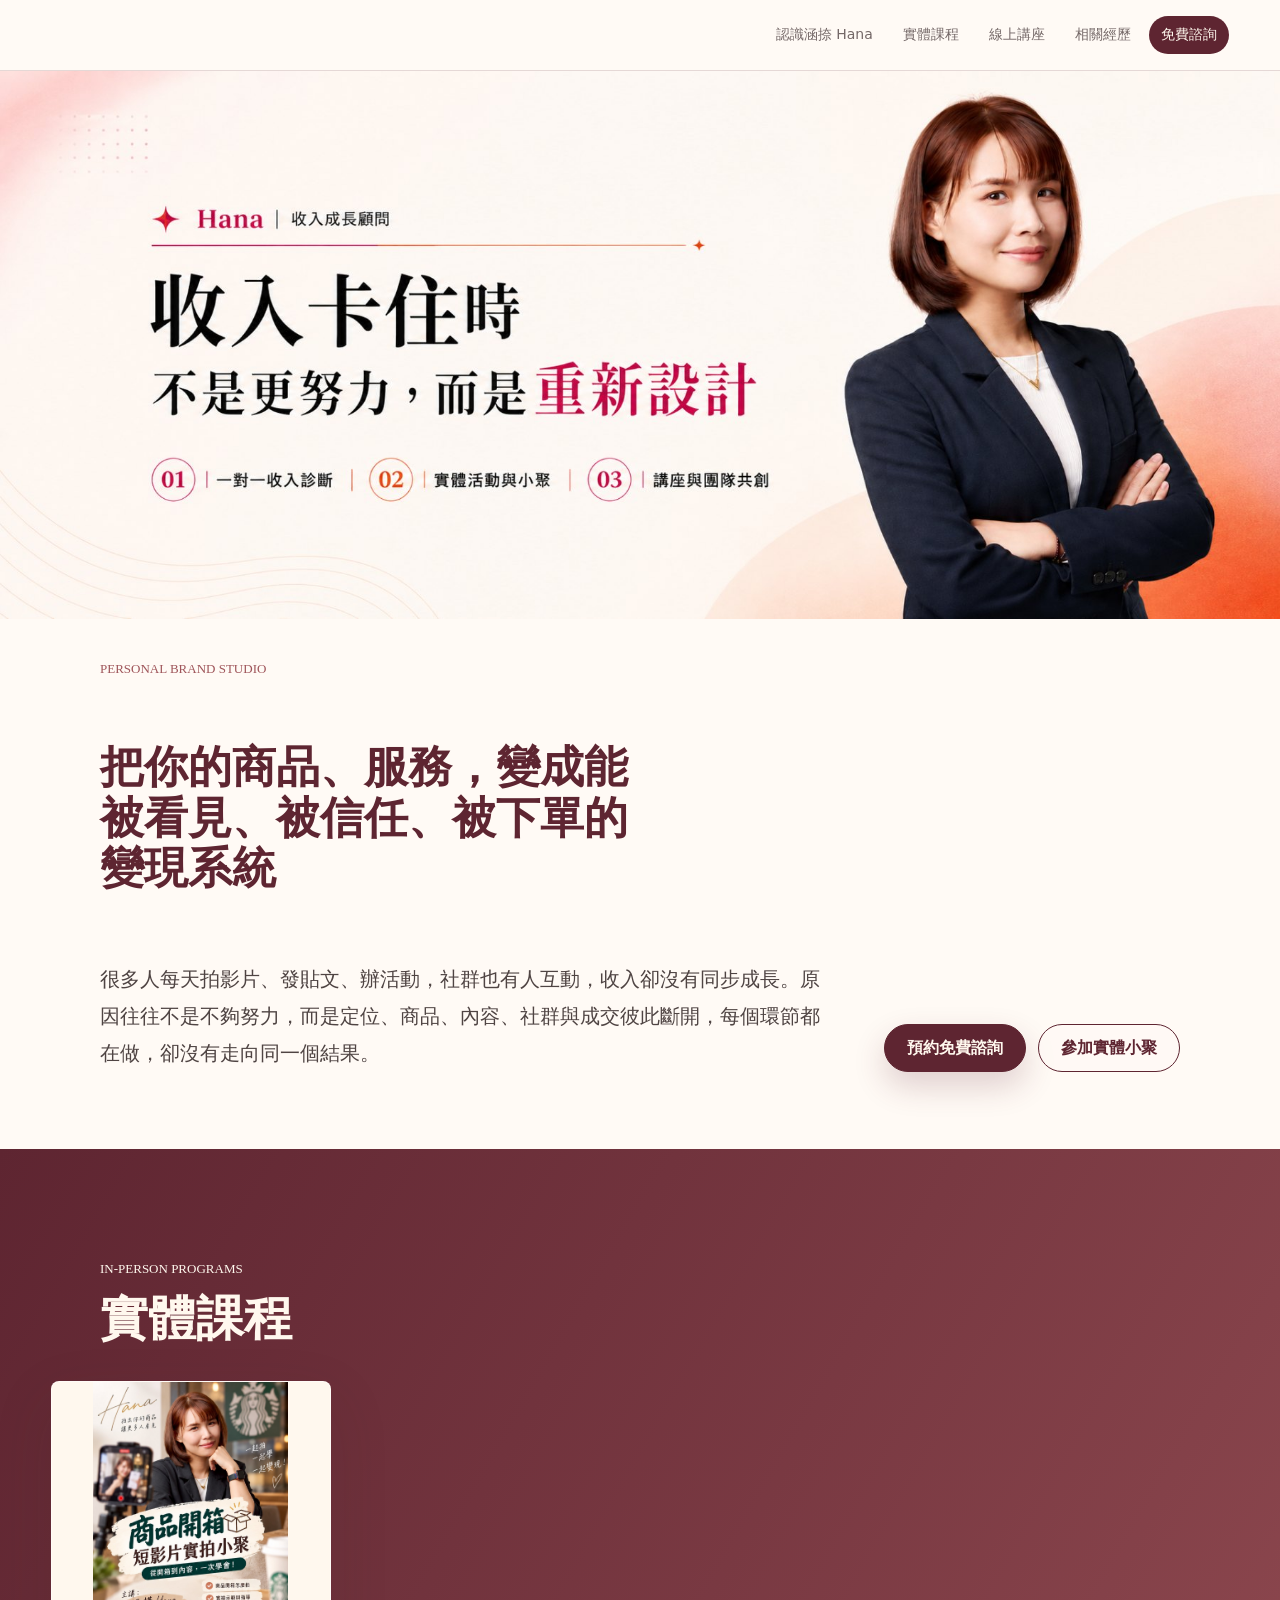
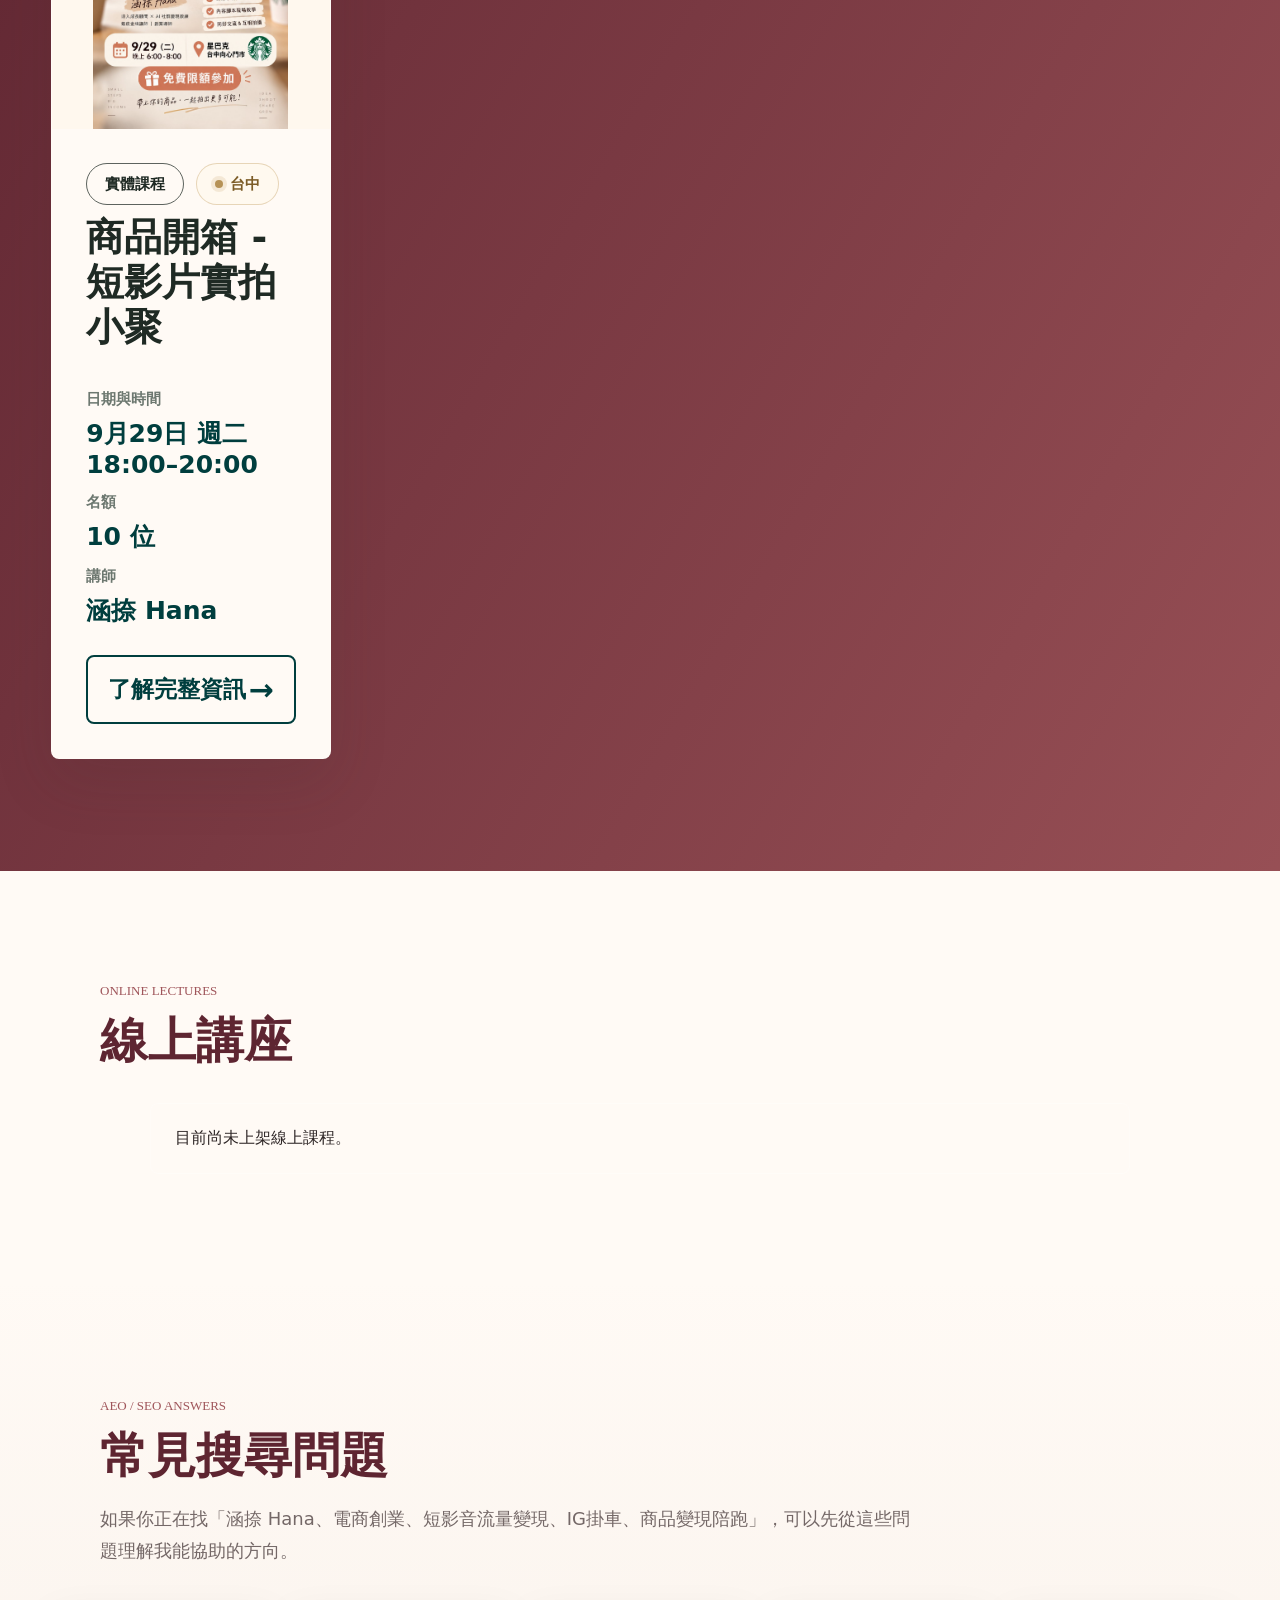
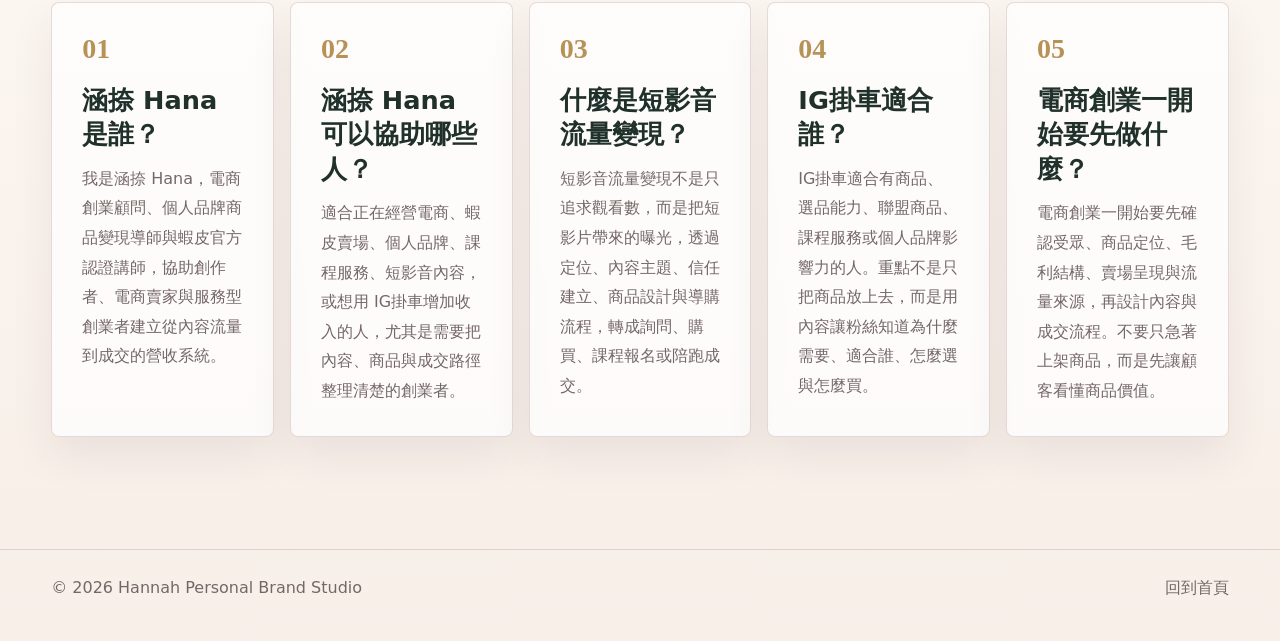
==== commit 8b39b975: "Publish site content 2026-09-26 15:23:13 UTC" ====
--- a/docs/index.html
+++ b/docs/index.html
@@ -25,7 +25,7 @@
       content="很多人每天拍影片、發貼文、辦活動，社群也有人互動，收入卻沒有同步成長。原因往往不是不夠努力，而是定位、商品、內容、社群與成交彼此斷開，每個環節都在做，卻沒有走向同一個結果。"
     />
     <meta property="og:url" content="https://hana31923.com.tw/" />
-    <meta property="og:image" content="https://hana31923.com.tw/assets/social-preview-home.jpg?v=2026-09-26T15-13-32.050090-00-00-b47db2b5ad76" />
+    <meta property="og:image" content="https://hana31923.com.tw/assets/social-preview-home.jpg?v=2026-09-26T15-23-12.717452-00-00-b47db2b5ad76" />
     <meta property="og:image:width" content="1200" />
     <meta property="og:image:height" content="630" />
     <meta property="og:image:type" content="image/jpeg" />
@@ -36,7 +36,7 @@
       name="twitter:description"
       content="很多人每天拍影片、發貼文、辦活動，社群也有人互動，收入卻沒有同步成長。原因往往不是不夠努力，而是定位、商品、內容、社群與成交彼此斷開，每個環節都在做，卻沒有走向同一個結果。"
     />
-    <meta name="twitter:image" content="https://hana31923.com.tw/assets/social-preview-home.jpg?v=2026-09-26T15-13-32.050090-00-00-b47db2b5ad76" />
+    <meta name="twitter:image" content="https://hana31923.com.tw/assets/social-preview-home.jpg?v=2026-09-26T15-23-12.717452-00-00-b47db2b5ad76" />
     <meta name="theme-color" content="#5e2531" />
     <link rel="icon" type="image/png" sizes="48x48" href="./assets/favicon-48.png" />
     <link rel="icon" type="image/png" sizes="192x192" href="./assets/favicon-192.png" />
@@ -440,7 +440,7 @@
     </footer>
 
     <script src="./recovered-data.js?v=151664dd0eb6"></script>
-    <script src="./published-data.js?v=2026-09-26T15-13-32.050090-00-00"></script>
+    <script src="./published-data.js?v=2026-09-26T15-23-12.717452-00-00"></script>
     <script src="./registration-public-config.js?v=dfe644c05020"></script>
     <script src="./script.js?v=f88dadf958b2"></script>
   </body>
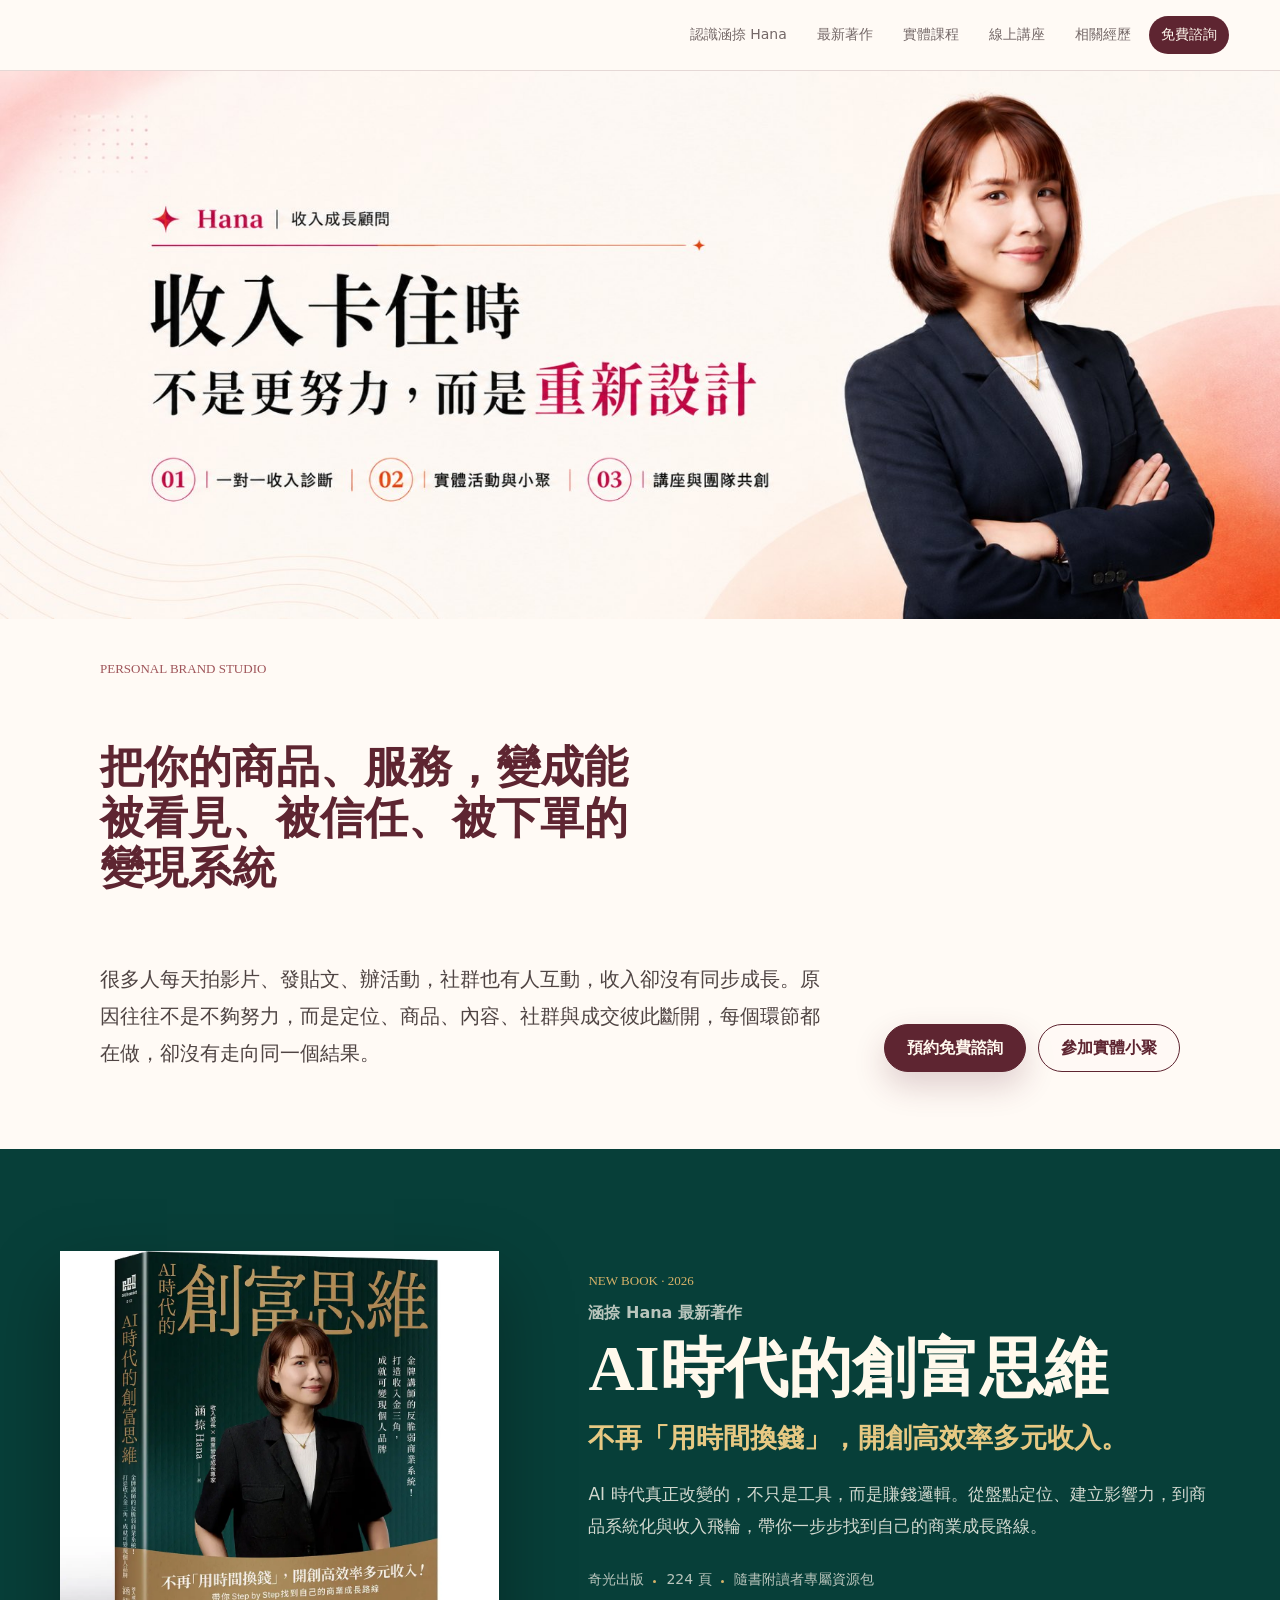
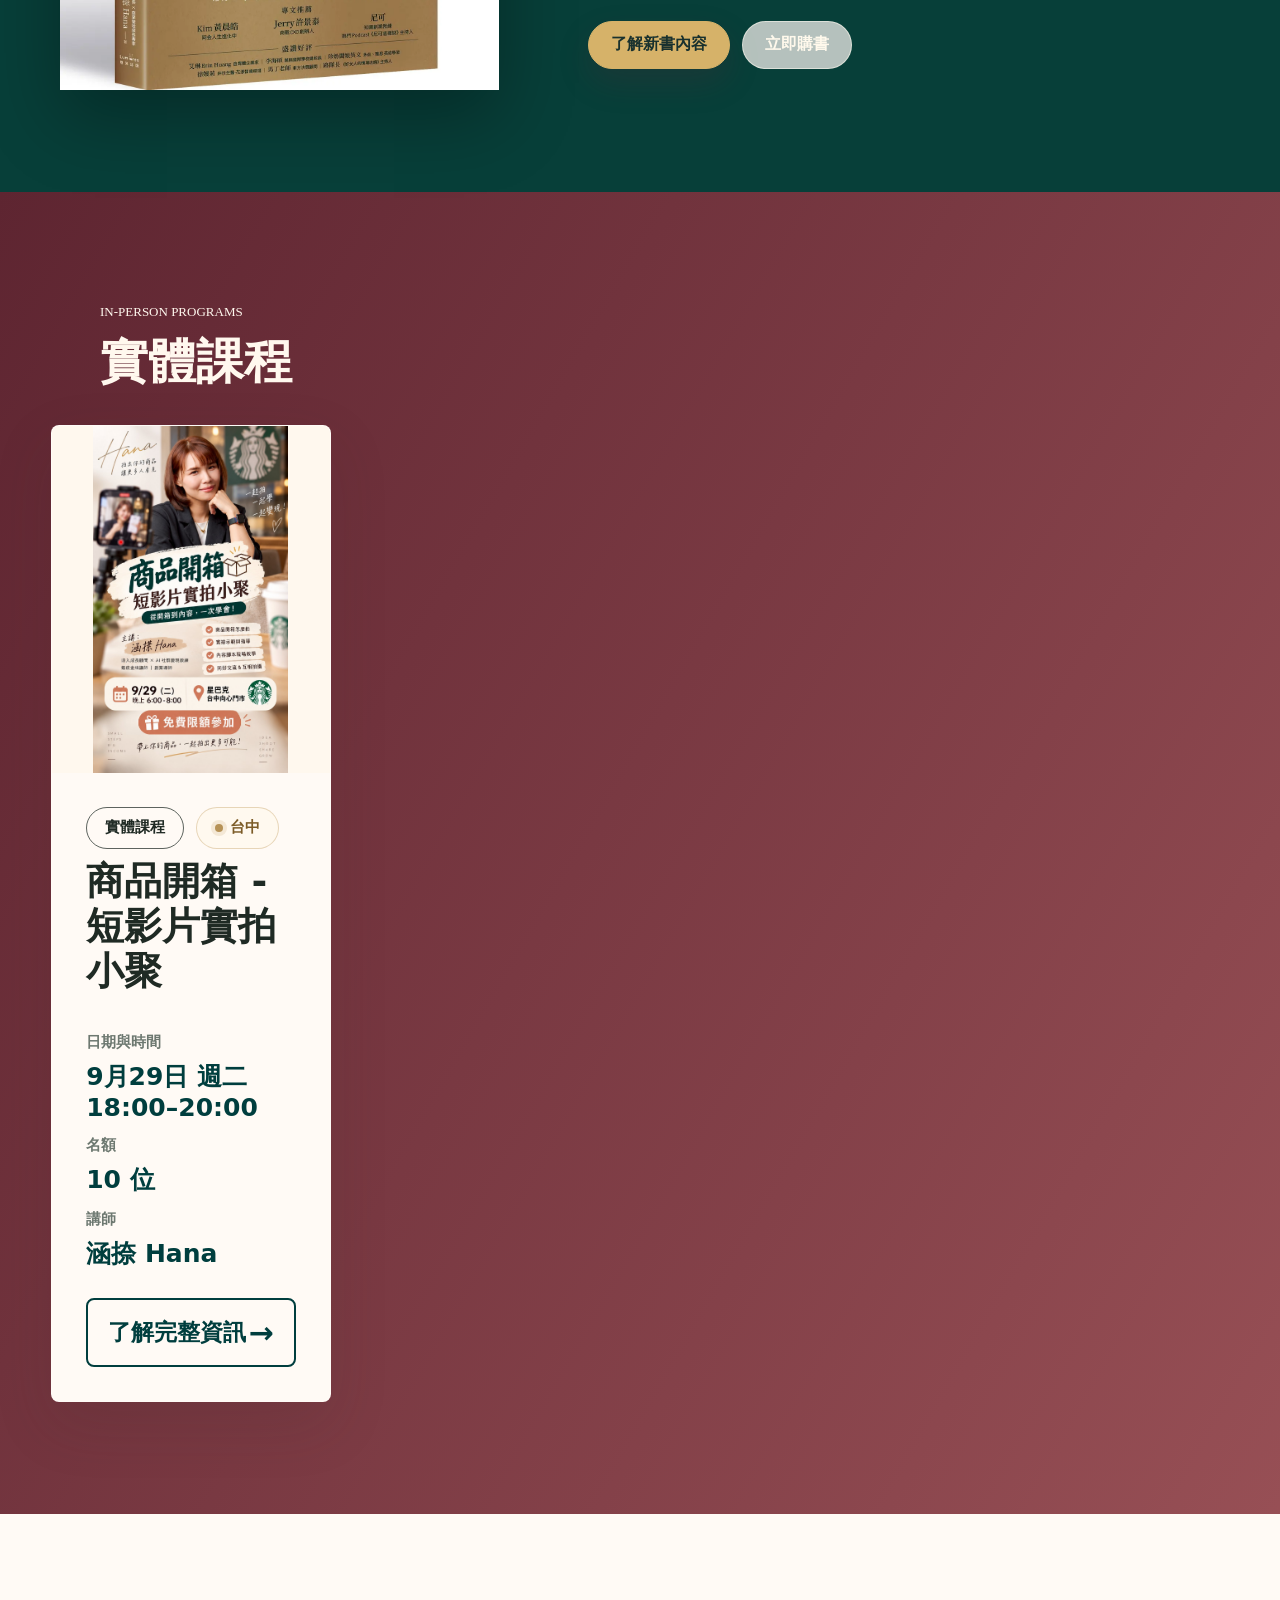
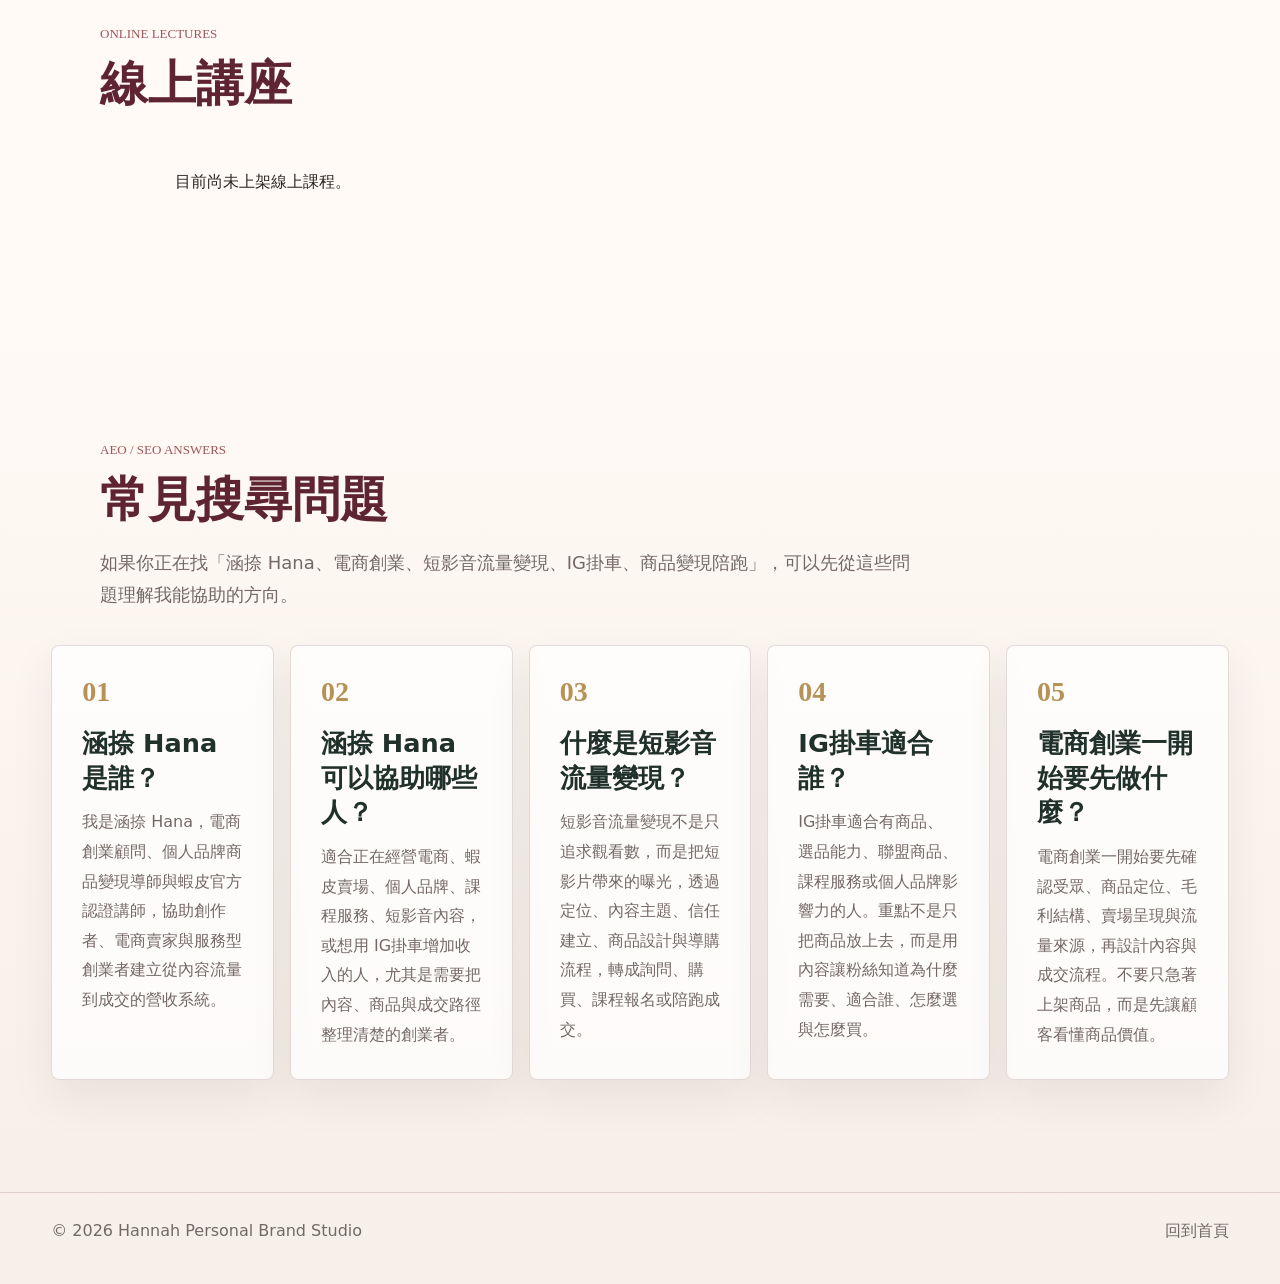
==== commit f53eb61a: "Add AI wealth book showcase" ====
--- a/docs/index.html
+++ b/docs/index.html
@@ -13,7 +13,7 @@
     <meta name="author" content="涵捺 Hana" />
     <meta
       name="keywords"
-      content="涵捺,Hana,涵捺 Hana,電商創業,短影音流量變現,IG掛車,商品變現,個人品牌,蝦皮賣場,蝦皮講師,社群變現,女創俱樂部"
+      content="涵捺,Hana,涵捺 Hana,AI時代的創富思維,收入成長顧問,多元收入,電商創業,短影音流量變現,IG掛車,商品變現,個人品牌,蝦皮賣場,蝦皮講師,社群變現,女創俱樂部"
     />
     <link rel="canonical" href="https://hana31923.com.tw/" />
     <meta property="og:locale" content="zh_TW" />
@@ -41,7 +41,7 @@
     <link rel="icon" type="image/png" sizes="48x48" href="./assets/favicon-48.png" />
     <link rel="icon" type="image/png" sizes="192x192" href="./assets/favicon-192.png" />
     <link rel="apple-touch-icon" sizes="180x180" href="./assets/apple-touch-icon.png" />
-    <link rel="stylesheet" href="./styles.css?v=bdd315b1ca45" />
+    <link rel="stylesheet" href="./styles.css?v=620bd32b15f6" />
     <script type="application/ld+json">
       {
         "@context": "https://schema.org",
@@ -128,6 +128,32 @@
             }
           },
           {
+            "@type": "Book",
+            "@id": "https://hana31923.com.tw/#book-ai-wealth",
+            "name": "AI時代的創富思維",
+            "alternateName": "AI時代的創富思維：金牌講師的反脆弱商業系統！打造收入金三角，成就可變現個人品牌",
+            "url": "https://hana31923.com.tw/#book",
+            "image": "https://hana31923.com.tw/assets/ai-wealth-book-cover.jpg",
+            "isbn": "9786267685907",
+            "datePublished": "2026-09-16",
+            "inLanguage": "zh-Hant-TW",
+            "numberOfPages": 224,
+            "bookFormat": "https://schema.org/Paperback",
+            "author": { "@id": "https://hana31923.com.tw/#person" },
+            "publisher": {
+              "@type": "Organization",
+              "name": "奇光出版"
+            },
+            "description": "涵捺 Hana 以 20 年創業經驗與商業實戰，帶讀者把 AI 變成商業分身，建立影響力型、商品型與服務型收入，打造可持續放大的反脆弱收入系統。",
+            "offers": {
+              "@type": "AggregateOffer",
+              "priceCurrency": "TWD",
+              "highPrice": "420",
+              "offerCount": "6",
+              "availability": "https://schema.org/InStock"
+            }
+          },
+          {
             "@type": "FAQPage",
             "@id": "https://hana31923.com.tw/#faq",
             "mainEntity": [
@@ -187,6 +213,7 @@
 
       <nav class="nav" aria-label="主選單">
         <a href="#about" data-edit="nav.about" data-label="選單：認識涵捺">認識涵捺 Hana</a>
+        <a href="#book">最新著作</a>
         <a href="#offline" data-edit="nav.offline" data-label="選單：實體課程">實體課程</a>
         <a href="#online" data-edit="nav.online" data-label="選單：線上講座">線上講座</a>
         <a href="#experience" data-edit="nav.experience" data-label="選單：相關經歷">相關經歷</a>
@@ -213,6 +240,30 @@
           <div class="hero-actions">
             <a class="button primary" href="#consult" data-edit="hero.primaryCta" data-edit-link="hero.primaryLink" data-label="首頁主按鈕">預約免費諮詢</a>
             <a class="button ghost" href="#offline" data-edit="hero.secondaryCta" data-edit-link="hero.secondaryLink" data-label="首頁次按鈕">查看課程</a>
+          </div>
+        </div>
+      </section>
+
+      <section class="book-feature home-section" aria-labelledby="book-feature-title">
+        <div class="book-feature__visual">
+          <img src="./assets/ai-wealth-book-cover.jpg" alt="涵捺 Hana 新書 AI時代的創富思維封面" />
+        </div>
+        <div class="book-feature__copy">
+          <p class="eyebrow">New Book · 2026</p>
+          <p class="book-feature__kicker">涵捺 Hana 最新著作</p>
+          <h2 id="book-feature-title">AI時代的創富思維</h2>
+          <p class="book-feature__tagline">不再「用時間換錢」，開創高效率多元收入。</p>
+          <p>
+            AI 時代真正改變的，不只是工具，而是賺錢邏輯。從盤點定位、建立影響力，到商品系統化與收入飛輪，帶你一步步找到自己的商業成長路線。
+          </p>
+          <div class="book-feature__facts" aria-label="書籍資訊">
+            <span>奇光出版</span>
+            <span>224 頁</span>
+            <span>隨書附讀者專屬資源包</span>
+          </div>
+          <div class="hero-actions">
+            <a class="button primary" href="#book">了解新書內容</a>
+            <a class="button ghost" href="https://bookstw.link/9kxgpu" target="_blank" rel="noopener noreferrer">立即購書</a>
           </div>
         </div>
       </section>
@@ -320,6 +371,153 @@
         </div>
       </section>
 
+      <section id="book" class="book-page page-section" aria-labelledby="book-page-title">
+        <div class="book-page__hero">
+          <div class="book-page__cover">
+            <img src="./assets/ai-wealth-book-cover.jpg" alt="AI時代的創富思維立體書封" />
+          </div>
+          <div class="book-page__intro">
+            <a class="back-link" href="#home">← 回首頁</a>
+            <p class="eyebrow">Hana's New Book</p>
+            <p class="book-page__label">收入成長顧問 涵捺 Hana 最新著作</p>
+            <h1 id="book-page-title">AI時代的<br />創富思維</h1>
+            <p class="book-page__subtitle">金牌講師的反脆弱商業系統！打造收入金三角，成就可變現個人品牌</p>
+            <p class="book-page__lead">
+              AI 時代處境最危險的人，不是不會用工具的人，而是一直很努力、卻只能用時間換錢的人。這本書陪你重新整理專業、經驗與市場需求，把 AI 變成商業分身，建立能持續放大的多元收入系統。
+            </p>
+            <dl class="book-page__meta">
+              <div><dt>作者</dt><dd>涵捺 Hana</dd></div>
+              <div><dt>出版社</dt><dd>奇光出版</dd></div>
+              <div><dt>出版日期</dt><dd>2026 / 09 / 16</dd></div>
+              <div><dt>定價</dt><dd>NT$ 420</dd></div>
+              <div><dt>ISBN</dt><dd>978-626-7685-90-7</dd></div>
+            </dl>
+            <a class="button book-button" href="#book-stores">選擇購書通路</a>
+          </div>
+        </div>
+
+        <div class="book-problem-band">
+          <div class="book-section-heading">
+            <p class="eyebrow">Is This You?</p>
+            <h2>你是否也陷入了「無效努力」？</h2>
+          </div>
+          <div class="book-problem-list">
+            <p><span>01</span>空有專業技能，卻只能被市場比價、低價接案？</p>
+            <p><span>02</span>每天發文、拍短影音，流量看似增加，卻不知道怎麼成交？</p>
+            <p><span>03</span>經營電商賣場，被上架、客服與出貨追著跑，利潤卻越來越薄？</p>
+          </div>
+        </div>
+
+        <section class="book-system-section" aria-labelledby="book-system-title">
+          <div class="book-section-heading">
+            <p class="eyebrow">The Income Triangle</p>
+            <h2 id="book-system-title">把一個人的能力，變成彼此加乘的收入金三角</h2>
+            <p>不是多做三份工作，而是讓內容建立信任、商品承接需求、服務放大價值。</p>
+          </div>
+          <div class="book-income-grid">
+            <article>
+              <span>01</span>
+              <h3>影響力型收入</h3>
+              <p>用內容與觀點建立信任，讓市場看懂你的價值。</p>
+            </article>
+            <article>
+              <span>02</span>
+              <h3>商品型收入</h3>
+              <p>把解決方案做成能重複銷售、持續工作的產品。</p>
+            </article>
+            <article>
+              <span>03</span>
+              <h3>服務型收入</h3>
+              <p>從單純出售工時，升級為高價值的診斷、陪伴與結果設計。</p>
+            </article>
+          </div>
+        </section>
+
+        <section class="book-roadmap-section" aria-labelledby="book-roadmap-title">
+          <div class="book-section-heading">
+            <p class="eyebrow">12-Month Roadmap</p>
+            <h2 id="book-roadmap-title">不是財富神話，而是一條可以開始行動的路線</h2>
+          </div>
+          <ol class="book-roadmap">
+            <li><span>1–3 個月</span><strong>盤點定位</strong><p>整理經驗、能力與市場願意付費的問題。</p></li>
+            <li><span>4–6 個月</span><strong>建立影響力</strong><p>讓內容持續累積看見、信任與機會。</p></li>
+            <li><span>7–9 個月</span><strong>產品與系統化</strong><p>設計商品、服務與能被重複執行的流程。</p></li>
+            <li><span>10–12 個月</span><strong>飛輪擴張</strong><p>讓收入來源彼此加乘，逐步拿回人生選擇權。</p></li>
+          </ol>
+        </section>
+
+        <section class="book-chapters-section" aria-labelledby="book-chapters-title">
+          <div class="book-section-heading">
+            <p class="eyebrow">Inside the Book</p>
+            <h2 id="book-chapters-title">六個階段，重新設計你的賺錢邏輯</h2>
+          </div>
+          <div class="book-chapter-grid">
+            <article><span>Chapter 01</span><h3>AI 時代真正改變的不是工具，而是「賺錢邏輯」</h3></article>
+            <article><span>Chapter 02</span><h3>從「我會什麼」到「市場願意為我付什麼錢」</h3></article>
+            <article><span>Chapter 03</span><h3>AI 在這個時代的正確角色：你的「商業分身」</h3></article>
+            <article><span>Chapter 04</span><h3>三種在 AI 時代最穩定的多元收入模型</h3></article>
+            <article><span>Chapter 05</span><h3>把收入變成系統，而不是靠意志力</h3></article>
+            <article><span>Chapter 06</span><h3>讓自己成為「不怕未來的人」</h3></article>
+          </div>
+        </section>
+
+        <section class="book-proof-section" aria-labelledby="book-proof-title">
+          <div class="book-proof-section__gallery">
+            <img src="./assets/ai-wealth-book-display.jpg" alt="AI時代的創富思維實體書陳列" />
+            <img src="./assets/ai-wealth-book-eslite.jpg" alt="AI時代的創富思維於誠品書店上架" />
+          </div>
+          <div class="book-proof-section__copy">
+            <p class="eyebrow">Now in Bookstores</p>
+            <h2 id="book-proof-title">新書已正式出版，實體與網路通路皆可選購</h2>
+            <p>
+              從服飾擺攤、寵物電商、保養美業到個人 IP 操盤，Hana 把 20 年創業經驗與輔導上千位學員的商業觀察，整理成一套能夠盤點、執行與持續優化的創富系統。
+            </p>
+            <ul>
+              <li>2024 蝦皮官方金牌講師</li>
+              <li>20 年創業經歷、10 年以上電商實戰</li>
+              <li>收入成長顧問 × 商業營收成長專家</li>
+              <li>隨書附贈讀者專屬資源包</li>
+            </ul>
+          </div>
+        </section>
+
+        <section class="book-launch-section" aria-labelledby="book-launch-title">
+          <img src="./assets/ai-wealth-book-launch.jpg" alt="AI時代的創富思維新書發表會活動資訊" />
+          <div>
+            <p class="eyebrow">Book Launch Events</p>
+            <h2 id="book-launch-title">新書發表會</h2>
+            <p>一起談思維升級、收入升級與人生升級，從「時間換錢」走向屬於自己的創富路線。</p>
+            <div class="book-launch-events">
+              <article><span>10.2 週五 · 19:30–20:30</span><strong>博客來書店・書藝聚場</strong><p>臺北市信義區松高路 11 號 6F</p></article>
+              <article><span>11.7 週六 · 14:30–15:30</span><strong>誠品生活 480・5F 書店 FORUM</strong><p>臺中市西屯區市政路 480 號 5F</p></article>
+            </div>
+          </div>
+        </section>
+
+        <section id="book-stores" class="book-stores-section" aria-labelledby="book-stores-title">
+          <div class="book-section-heading">
+            <p class="eyebrow">Buy the Book</p>
+            <h2 id="book-stores-title">選擇你習慣的購書通路</h2>
+            <p>各通路售價與到貨時間依通路頁面顯示為準。</p>
+          </div>
+          <div class="book-store-links">
+            <a href="https://bookstw.link/9kxgpu" target="_blank" rel="noopener noreferrer"><span>博客來</span><strong>前往購買 →</strong></a>
+            <a href="https://pse.is/9kxgq5" target="_blank" rel="noopener noreferrer"><span>誠品</span><strong>前往購買 →</strong></a>
+            <a href="https://pse.is/9kxgqk" target="_blank" rel="noopener noreferrer"><span>金石堂</span><strong>前往購買 →</strong></a>
+            <a href="https://pse.is/9kxgqz" target="_blank" rel="noopener noreferrer"><span>Momo</span><strong>前往購買 →</strong></a>
+            <a href="https://www.bookrep.com.tw/?at=bookcontent&amp;cl=book&amp;id=21915&amp;md=gwindex" target="_blank" rel="noopener noreferrer"><span>讀書共和國</span><strong>前往購買 →</strong></a>
+            <a href="https://www.sanmin.com.tw/product/index/015794964" target="_blank" rel="noopener noreferrer"><span>三民書局</span><strong>前往購買 →</strong></a>
+          </div>
+        </section>
+
+        <section class="book-closing-section">
+          <p class="eyebrow">Start from Here</p>
+          <h2>你不是沒有價值，只是還沒有把自己放在對的位置。</h2>
+          <p>從翻開這本書開始，重新整理你的經驗、影響力與收入選擇。</p>
+          <a class="button book-button" href="#book-stores">立即選購《AI時代的創富思維》</a>
+        </section>
+      </section>
+
       <section id="offline" class="section course-band home-section page-section">
         <div class="section-heading">
           <p class="eyebrow" data-edit="offline.eyebrow" data-label="實體課程小標">In-Person Programs</p>
@@ -442,6 +640,6 @@
     <script src="./recovered-data.js?v=151664dd0eb6"></script>
     <script src="./published-data.js?v=2026-09-26T15-23-12.717452-00-00"></script>
     <script src="./registration-public-config.js?v=dfe644c05020"></script>
-    <script src="./script.js?v=f88dadf958b2"></script>
+    <script src="./script.js?v=1b8df4b91817"></script>
   </body>
 </html>
--- a/docs/styles.css
+++ b/docs/styles.css
@@ -1850,6 +1850,507 @@
   color: inherit;
 }
 
+.book-feature {
+  display: grid;
+  grid-template-columns: minmax(300px, 0.82fr) minmax(0, 1.18fr);
+  align-items: center;
+  gap: clamp(36px, 7vw, 104px);
+  padding: clamp(64px, 8vw, 112px) max(28px, calc((100% - 1160px) / 2));
+  background: #073f39;
+  color: #f9f1df;
+}
+
+.book-feature__visual {
+  position: relative;
+  display: grid;
+  place-items: center;
+  min-width: 0;
+}
+
+.book-feature__visual::before {
+  content: "";
+  position: absolute;
+  inset: 12% 4% 8%;
+  border: 1px solid rgba(214, 178, 105, 0.48);
+  transform: translate(18px, 18px);
+}
+
+.book-feature__visual img {
+  position: relative;
+  z-index: 1;
+  width: min(100%, 480px);
+  aspect-ratio: 1;
+  object-fit: contain;
+  box-shadow: 0 28px 70px rgba(0, 0, 0, 0.3);
+}
+
+.book-feature .eyebrow,
+.book-page .eyebrow {
+  color: #d6b269;
+}
+
+.book-feature__kicker {
+  margin-bottom: 10px;
+  color: rgba(255, 250, 240, 0.72);
+  font-weight: 700;
+}
+
+.book-feature h2 {
+  margin-bottom: 16px;
+  color: #fff9ec;
+  font-size: clamp(40px, 5vw, 70px);
+  line-height: 1.1;
+}
+
+.book-feature__tagline {
+  margin-bottom: 22px;
+  color: #e7c983;
+  font-size: clamp(20px, 2.1vw, 28px);
+  font-weight: 800;
+}
+
+.book-feature__copy > p:not(.eyebrow, .book-feature__kicker, .book-feature__tagline) {
+  max-width: 720px;
+  color: rgba(255, 250, 240, 0.82);
+  font-size: 17px;
+  line-height: 1.9;
+}
+
+.book-feature__facts {
+  display: flex;
+  flex-wrap: wrap;
+  gap: 10px 22px;
+  margin: 28px 0 30px;
+  color: rgba(255, 250, 240, 0.72);
+  font-size: 14px;
+}
+
+.book-feature__facts span {
+  position: relative;
+}
+
+.book-feature__facts span:not(:last-child)::after {
+  content: "";
+  position: absolute;
+  top: 50%;
+  right: -12px;
+  width: 3px;
+  height: 3px;
+  border-radius: 50%;
+  background: #d6b269;
+}
+
+.book-feature .button.primary,
+.book-button {
+  border-color: #d6b269;
+  background: #d6b269;
+  color: #19312e;
+}
+
+.book-feature .button.ghost {
+  border-color: rgba(255, 250, 240, 0.55);
+  color: #fff9ec;
+}
+
+.book-page {
+  background: #fbf7ef;
+  color: #20312e;
+}
+
+.book-page__hero {
+  display: grid;
+  grid-template-columns: minmax(320px, 0.9fr) minmax(0, 1.1fr);
+  align-items: center;
+  gap: clamp(42px, 8vw, 118px);
+  min-height: calc(100vh - 72px);
+  padding: clamp(60px, 7vw, 104px) max(28px, calc((100% - 1160px) / 2));
+  background:
+    linear-gradient(105deg, rgba(6, 53, 48, 0.98), rgba(9, 68, 60, 0.94)),
+    repeating-linear-gradient(90deg, rgba(214, 178, 105, 0.05) 0 1px, transparent 1px 72px);
+  color: #fff9ec;
+}
+
+.book-page__cover {
+  display: grid;
+  place-items: center;
+}
+
+.book-page__cover img {
+  width: min(100%, 520px);
+  aspect-ratio: 1;
+  object-fit: contain;
+  box-shadow: 0 34px 90px rgba(0, 0, 0, 0.34);
+}
+
+.book-page__intro .back-link {
+  display: inline-flex;
+  margin-bottom: 46px;
+  color: rgba(255, 250, 240, 0.68);
+}
+
+.book-page__label {
+  margin-bottom: 12px;
+  color: #e7c983;
+  font-weight: 800;
+}
+
+.book-page__intro h1 {
+  max-width: none;
+  margin-bottom: 22px;
+  color: #fff9ec;
+  font-size: clamp(52px, 6vw, 84px);
+  line-height: 1.04;
+}
+
+.book-page__subtitle {
+  max-width: 720px;
+  margin-bottom: 22px;
+  color: #e7c983;
+  font-size: clamp(19px, 2vw, 26px);
+  font-weight: 800;
+  line-height: 1.55;
+}
+
+.book-page__lead {
+  max-width: 720px;
+  color: rgba(255, 250, 240, 0.82);
+  font-size: 17px;
+  line-height: 1.9;
+}
+
+.book-page__meta {
+  display: grid;
+  grid-template-columns: repeat(2, minmax(0, 1fr));
+  gap: 14px 26px;
+  margin: 34px 0;
+  padding-top: 24px;
+  border-top: 1px solid rgba(231, 201, 131, 0.3);
+}
+
+.book-page__meta div {
+  display: grid;
+  grid-template-columns: 72px 1fr;
+  gap: 10px;
+}
+
+.book-page__meta dt {
+  color: rgba(255, 250, 240, 0.58);
+}
+
+.book-page__meta dd {
+  margin: 0;
+  font-weight: 700;
+}
+
+.book-problem-band,
+.book-system-section,
+.book-roadmap-section,
+.book-chapters-section,
+.book-proof-section,
+.book-launch-section,
+.book-stores-section,
+.book-closing-section {
+  padding: clamp(72px, 9vw, 124px) max(28px, calc((100% - 1160px) / 2));
+}
+
+.book-problem-band {
+  display: grid;
+  grid-template-columns: minmax(260px, 0.72fr) minmax(0, 1.28fr);
+  gap: clamp(42px, 8vw, 120px);
+  background: #eadfca;
+}
+
+.book-section-heading {
+  max-width: 820px;
+}
+
+.book-section-heading h2,
+.book-proof-section h2,
+.book-launch-section h2,
+.book-closing-section h2 {
+  margin-bottom: 18px;
+  color: #123f3a;
+  font-size: clamp(34px, 4.2vw, 58px);
+  line-height: 1.18;
+}
+
+.book-section-heading > p:not(.eyebrow),
+.book-proof-section__copy > p:not(.eyebrow),
+.book-launch-section > div > p:not(.eyebrow),
+.book-closing-section > p:not(.eyebrow) {
+  color: #5f6e69;
+  font-size: 17px;
+  line-height: 1.85;
+}
+
+.book-problem-list {
+  border-top: 1px solid rgba(18, 63, 58, 0.28);
+}
+
+.book-problem-list p {
+  display: grid;
+  grid-template-columns: 46px 1fr;
+  gap: 16px;
+  margin: 0;
+  padding: 24px 0;
+  border-bottom: 1px solid rgba(18, 63, 58, 0.2);
+  font-size: clamp(18px, 2vw, 24px);
+  font-weight: 800;
+  line-height: 1.55;
+}
+
+.book-problem-list span,
+.book-income-grid > article > span,
+.book-chapter-grid > article > span {
+  color: #ad8542;
+  font-family: Georgia, serif;
+}
+
+.book-system-section,
+.book-chapters-section,
+.book-stores-section {
+  background: #fbf7ef;
+}
+
+.book-income-grid {
+  display: grid;
+  grid-template-columns: repeat(3, minmax(0, 1fr));
+  gap: 1px;
+  margin-top: 52px;
+  background: rgba(18, 63, 58, 0.18);
+  border: 1px solid rgba(18, 63, 58, 0.18);
+}
+
+.book-income-grid article {
+  min-height: 270px;
+  padding: 34px;
+  background: #fffdf8;
+}
+
+.book-income-grid h3 {
+  margin: 54px 0 12px;
+  color: #123f3a;
+  font-family: "Noto Serif TC", "Songti TC", Georgia, serif;
+  font-size: 27px;
+}
+
+.book-income-grid p,
+.book-chapter-grid h3,
+.book-roadmap p {
+  color: #66716e;
+  line-height: 1.75;
+}
+
+.book-roadmap-section {
+  background: #123f3a;
+  color: #fff9ec;
+}
+
+.book-roadmap-section .book-section-heading h2 {
+  color: #fff9ec;
+}
+
+.book-roadmap {
+  display: grid;
+  grid-template-columns: repeat(4, minmax(0, 1fr));
+  gap: 0;
+  margin: 54px 0 0;
+  padding: 0;
+  list-style: none;
+  border-top: 1px solid rgba(231, 201, 131, 0.38);
+}
+
+.book-roadmap li {
+  min-height: 230px;
+  padding: 30px 26px;
+  border-right: 1px solid rgba(231, 201, 131, 0.24);
+}
+
+.book-roadmap li:last-child {
+  border-right: 0;
+}
+
+.book-roadmap span {
+  display: block;
+  margin-bottom: 48px;
+  color: #d6b269;
+  font-weight: 800;
+}
+
+.book-roadmap strong {
+  display: block;
+  margin-bottom: 12px;
+  font-family: "Noto Serif TC", "Songti TC", Georgia, serif;
+  font-size: 25px;
+}
+
+.book-roadmap p {
+  color: rgba(255, 250, 240, 0.66);
+}
+
+.book-chapter-grid {
+  display: grid;
+  grid-template-columns: repeat(2, minmax(0, 1fr));
+  gap: 18px;
+  margin-top: 50px;
+}
+
+.book-chapter-grid article {
+  min-height: 210px;
+  border: 1px solid rgba(18, 63, 58, 0.2);
+  padding: 30px;
+  background: #fffdf8;
+}
+
+.book-chapter-grid h3 {
+  margin: 48px 0 0;
+  color: #263d39;
+  font-family: "Noto Serif TC", "Songti TC", Georgia, serif;
+  font-size: clamp(21px, 2.2vw, 29px);
+}
+
+.book-proof-section {
+  display: grid;
+  grid-template-columns: minmax(0, 1.12fr) minmax(280px, 0.88fr);
+  align-items: center;
+  gap: clamp(48px, 8vw, 112px);
+  background: #eee6d9;
+}
+
+.book-proof-section__gallery {
+  display: grid;
+  grid-template-columns: 0.82fr 1.18fr;
+  align-items: end;
+  gap: 14px;
+}
+
+.book-proof-section__gallery img {
+  width: 100%;
+  height: clamp(340px, 44vw, 620px);
+  object-fit: cover;
+}
+
+.book-proof-section__gallery img:first-child {
+  height: clamp(300px, 37vw, 520px);
+}
+
+.book-proof-section__copy ul {
+  margin: 28px 0 0;
+  padding: 22px 0 0;
+  border-top: 1px solid rgba(18, 63, 58, 0.2);
+  list-style: none;
+}
+
+.book-proof-section__copy li {
+  padding: 8px 0;
+  color: #3f5450;
+  font-weight: 700;
+}
+
+.book-proof-section__copy li::before {
+  content: "✓";
+  margin-right: 12px;
+  color: #ad8542;
+}
+
+.book-launch-section {
+  display: grid;
+  grid-template-columns: minmax(260px, 0.7fr) minmax(0, 1.3fr);
+  align-items: center;
+  gap: clamp(46px, 8vw, 110px);
+  background: #fffdf8;
+}
+
+.book-launch-section > img {
+  width: min(100%, 520px);
+  margin: 0 auto;
+  box-shadow: 0 24px 64px rgba(18, 63, 58, 0.18);
+}
+
+.book-launch-events {
+  margin-top: 34px;
+  border-top: 1px solid rgba(18, 63, 58, 0.2);
+}
+
+.book-launch-events article {
+  display: grid;
+  grid-template-columns: 200px 1fr;
+  gap: 6px 24px;
+  padding: 24px 0;
+  border-bottom: 1px solid rgba(18, 63, 58, 0.16);
+}
+
+.book-launch-events span {
+  grid-row: 1 / 3;
+  color: #ad8542;
+  font-weight: 900;
+}
+
+.book-launch-events strong {
+  color: #123f3a;
+  font-size: 18px;
+}
+
+.book-launch-events p {
+  margin: 0;
+  color: #66716e;
+}
+
+.book-store-links {
+  display: grid;
+  grid-template-columns: repeat(3, minmax(0, 1fr));
+  gap: 14px;
+  margin-top: 46px;
+}
+
+.book-store-links a {
+  display: flex;
+  align-items: center;
+  justify-content: space-between;
+  min-height: 92px;
+  border: 1px solid rgba(18, 63, 58, 0.22);
+  padding: 22px 24px;
+  background: #fffdf8;
+  transition: transform 0.2s ease, border-color 0.2s ease;
+}
+
+.book-store-links a:hover {
+  transform: translateY(-3px);
+  border-color: #ad8542;
+}
+
+.book-store-links span {
+  color: #123f3a;
+  font-size: 21px;
+  font-weight: 900;
+}
+
+.book-store-links strong {
+  color: #ad8542;
+  font-size: 14px;
+}
+
+.book-closing-section {
+  text-align: center;
+  background: #123f3a;
+  color: #fff9ec;
+}
+
+.book-closing-section h2 {
+  max-width: 900px;
+  margin-right: auto;
+  margin-left: auto;
+  color: #fff9ec;
+}
+
+.book-closing-section > p:not(.eyebrow) {
+  color: rgba(255, 250, 240, 0.7);
+}
+
+.book-closing-section .button {
+  margin-top: 24px;
+}
+
 @media (max-width: 1080px) {
   .nav-toggle {
     display: block;
@@ -1883,6 +2384,18 @@
     border-radius: var(--radius);
     padding: 13px 14px;
   }
+
+  .book-roadmap {
+    grid-template-columns: repeat(2, minmax(0, 1fr));
+  }
+
+  .book-roadmap li:nth-child(2) {
+    border-right: 0;
+  }
+
+  .book-store-links {
+    grid-template-columns: repeat(2, minmax(0, 1fr));
+  }
 }
 
 @media (max-width: 820px) {
@@ -1922,6 +2435,11 @@
   .about-layout,
   .about-hero,
   .about-story,
+  .book-feature,
+  .book-page__hero,
+  .book-problem-band,
+  .book-proof-section,
+  .book-launch-section,
   .course-grid,
   .course-detail,
   .credential-grid,
@@ -1931,6 +2449,27 @@
     grid-template-columns: 1fr;
   }
 
+  .book-feature__visual img,
+  .book-page__cover img {
+    width: min(78vw, 500px);
+  }
+
+  .book-page__hero {
+    min-height: auto;
+  }
+
+  .book-page__intro .back-link {
+    margin-bottom: 24px;
+  }
+
+  .book-proof-section__gallery {
+    order: 2;
+  }
+
+  .book-launch-section > img {
+    width: min(100%, 460px);
+  }
+
   .achievement-strip,
   .case-grid {
     grid-template-columns: repeat(2, minmax(0, 1fr));
@@ -1974,8 +2513,84 @@
 
   .hero-actions,
   .hero-actions .button,
-  .consult-section .button {
+  .consult-section .button,
+  .book-feature .button,
+  .book-closing-section .button {
     width: 100%;
+  }
+
+  .book-feature,
+  .book-page__hero,
+  .book-problem-band,
+  .book-system-section,
+  .book-roadmap-section,
+  .book-chapters-section,
+  .book-proof-section,
+  .book-launch-section,
+  .book-stores-section,
+  .book-closing-section {
+    padding-right: 20px;
+    padding-left: 20px;
+  }
+
+  .book-feature__facts span::after {
+    content: none !important;
+  }
+
+  .book-feature__facts {
+    gap: 9px 16px;
+  }
+
+  .book-page__intro h1 {
+    font-size: clamp(46px, 15vw, 66px);
+  }
+
+  .book-page__meta,
+  .book-income-grid,
+  .book-chapter-grid,
+  .book-store-links {
+    grid-template-columns: 1fr;
+  }
+
+  .book-roadmap {
+    grid-template-columns: 1fr;
+  }
+
+  .book-roadmap li,
+  .book-roadmap li:nth-child(2) {
+    min-height: 0;
+    border-right: 0;
+    border-bottom: 1px solid rgba(231, 201, 131, 0.24);
+  }
+
+  .book-roadmap span,
+  .book-income-grid h3,
+  .book-chapter-grid h3 {
+    margin-top: 28px;
+    margin-bottom: 10px;
+  }
+
+  .book-income-grid article,
+  .book-chapter-grid article {
+    min-height: 0;
+  }
+
+  .book-proof-section__gallery {
+    grid-template-columns: 1fr;
+  }
+
+  .book-proof-section__gallery img,
+  .book-proof-section__gallery img:first-child {
+    height: auto;
+    max-height: 600px;
+  }
+
+  .book-launch-events article {
+    grid-template-columns: 1fr;
+  }
+
+  .book-launch-events span {
+    grid-row: auto;
   }
 
   .course-cover {
